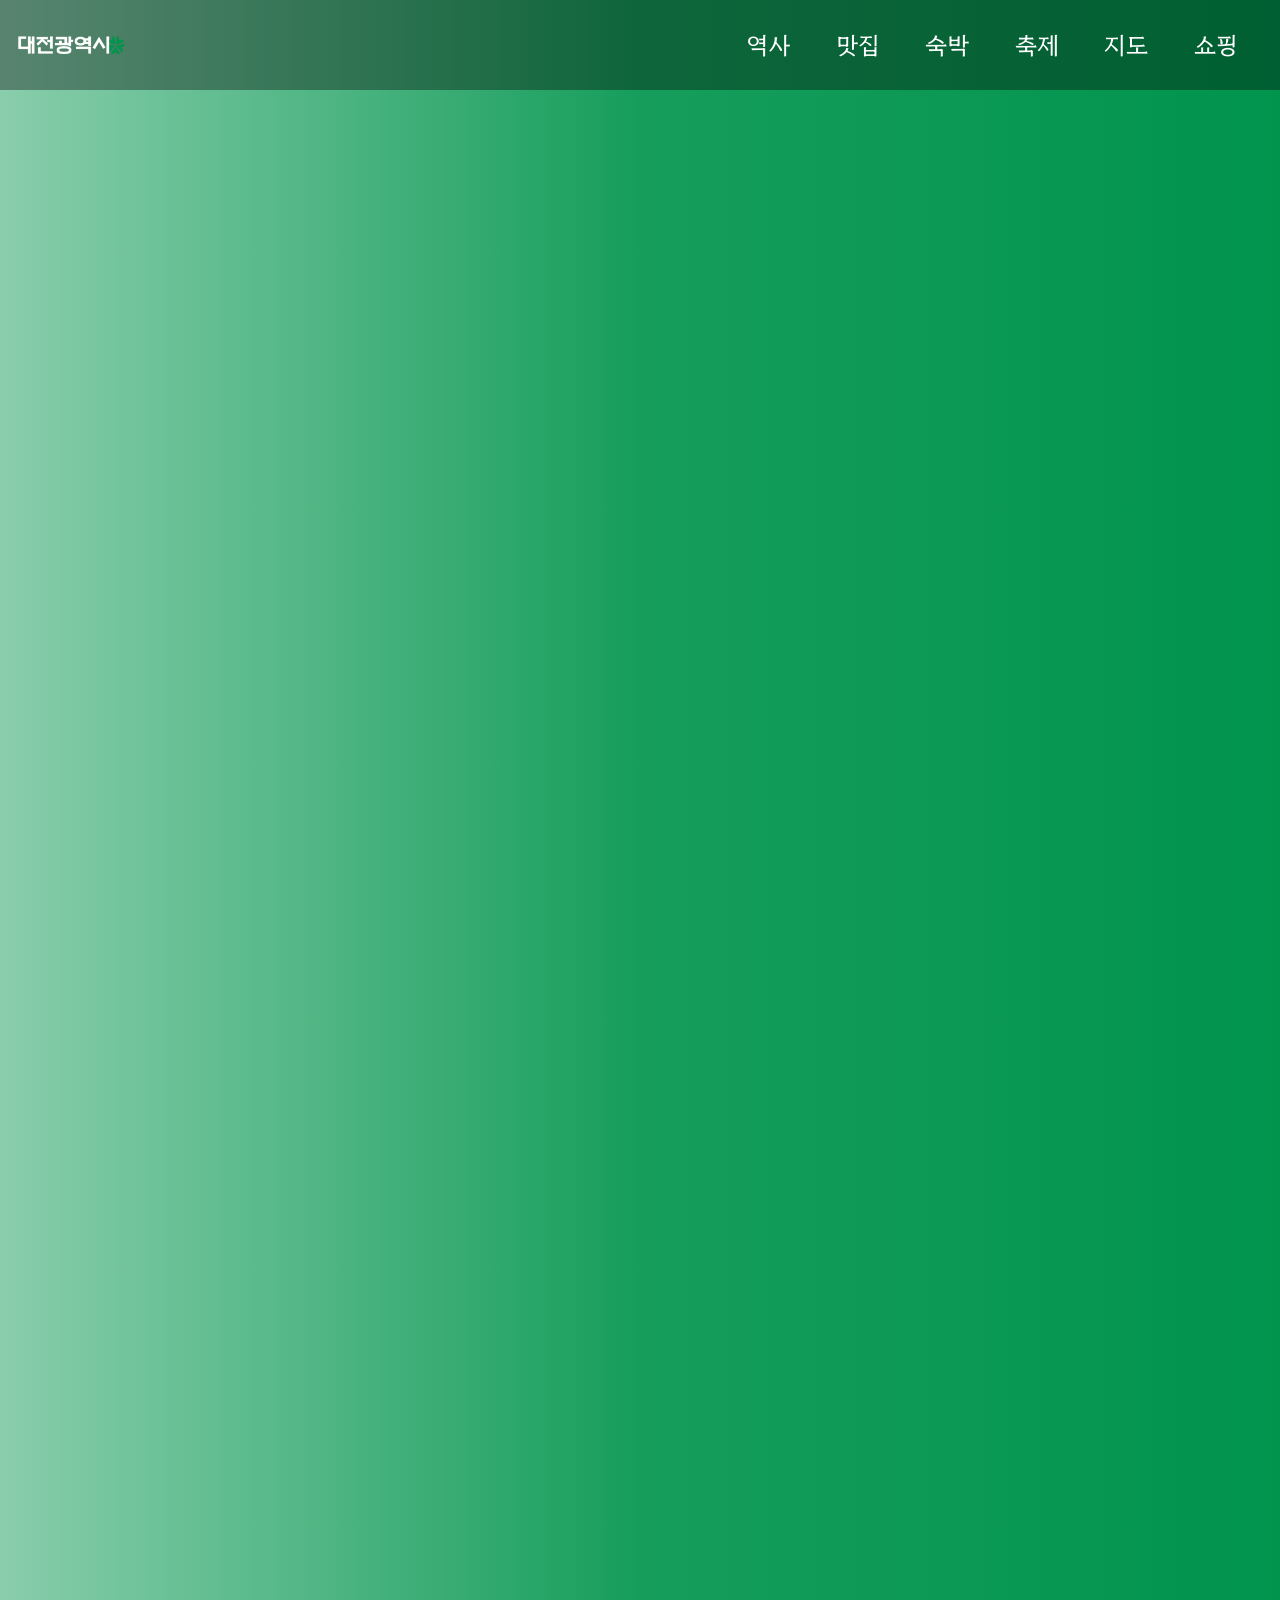
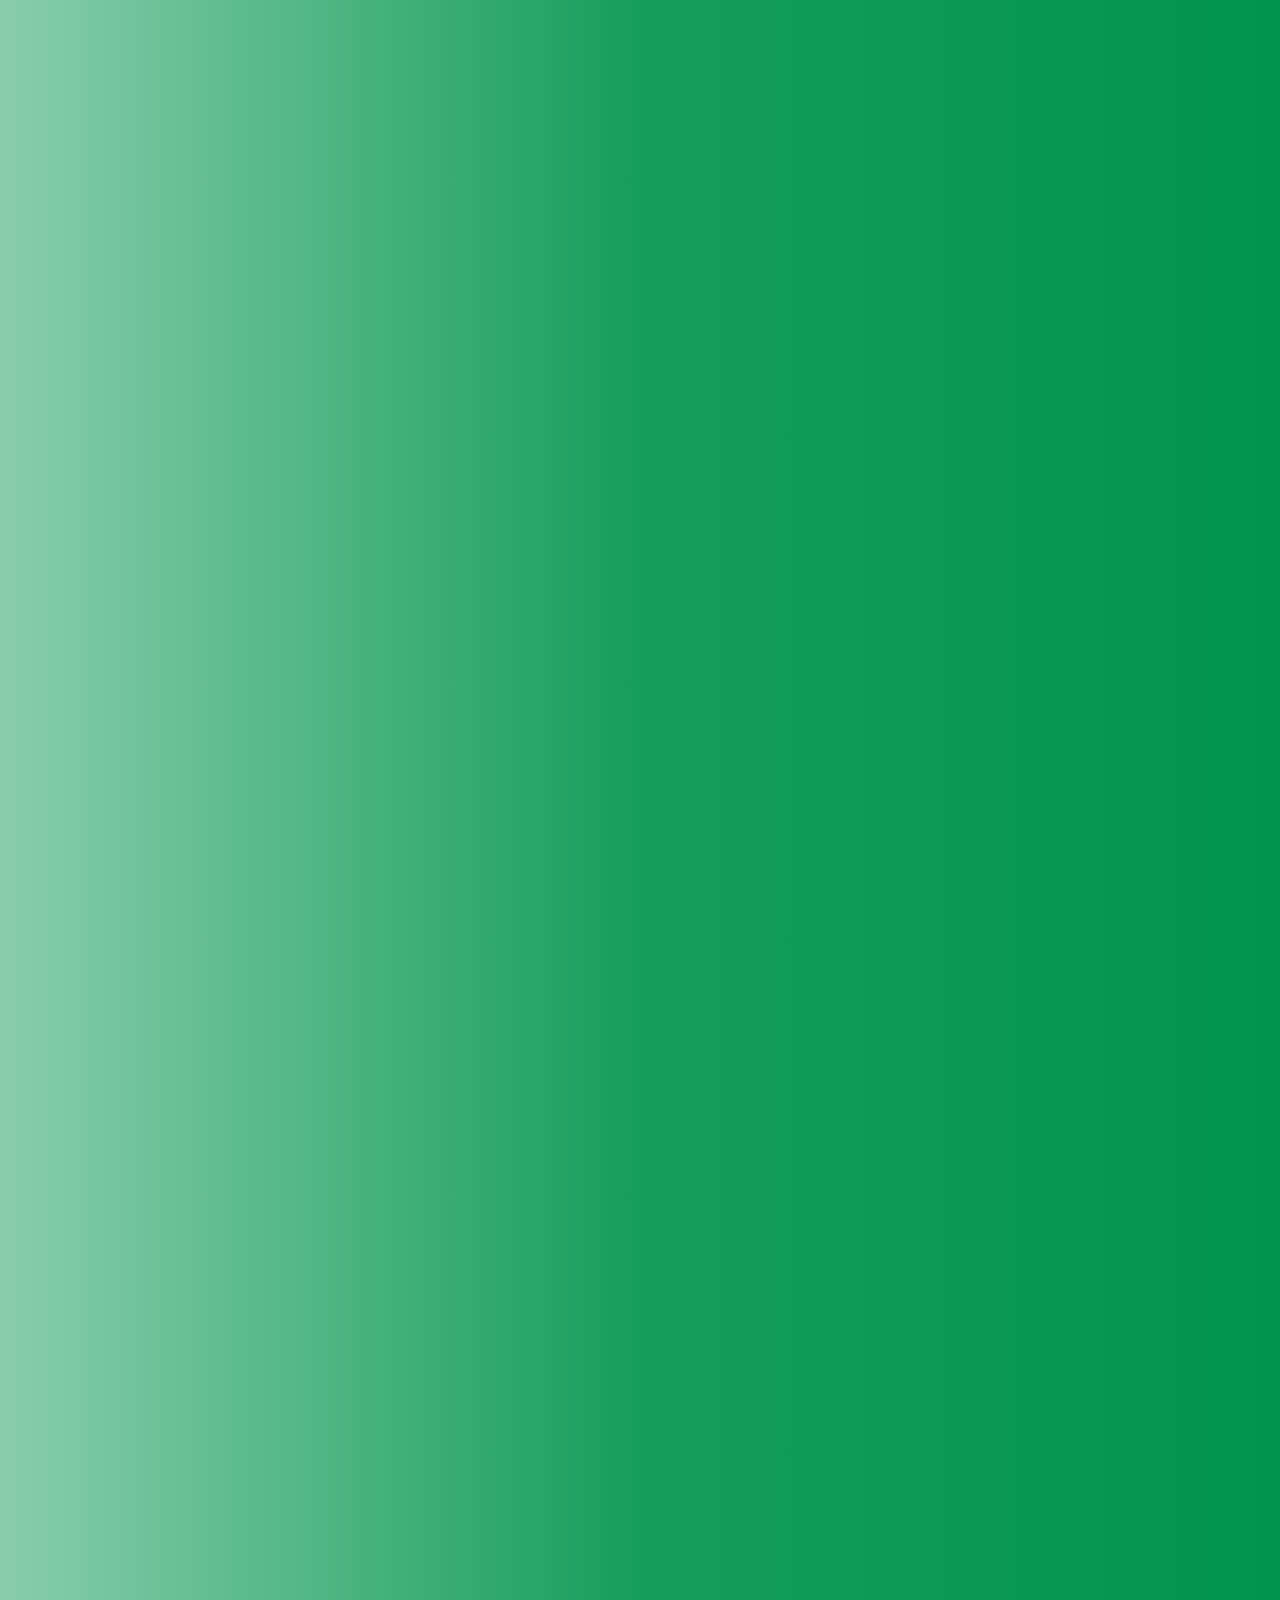
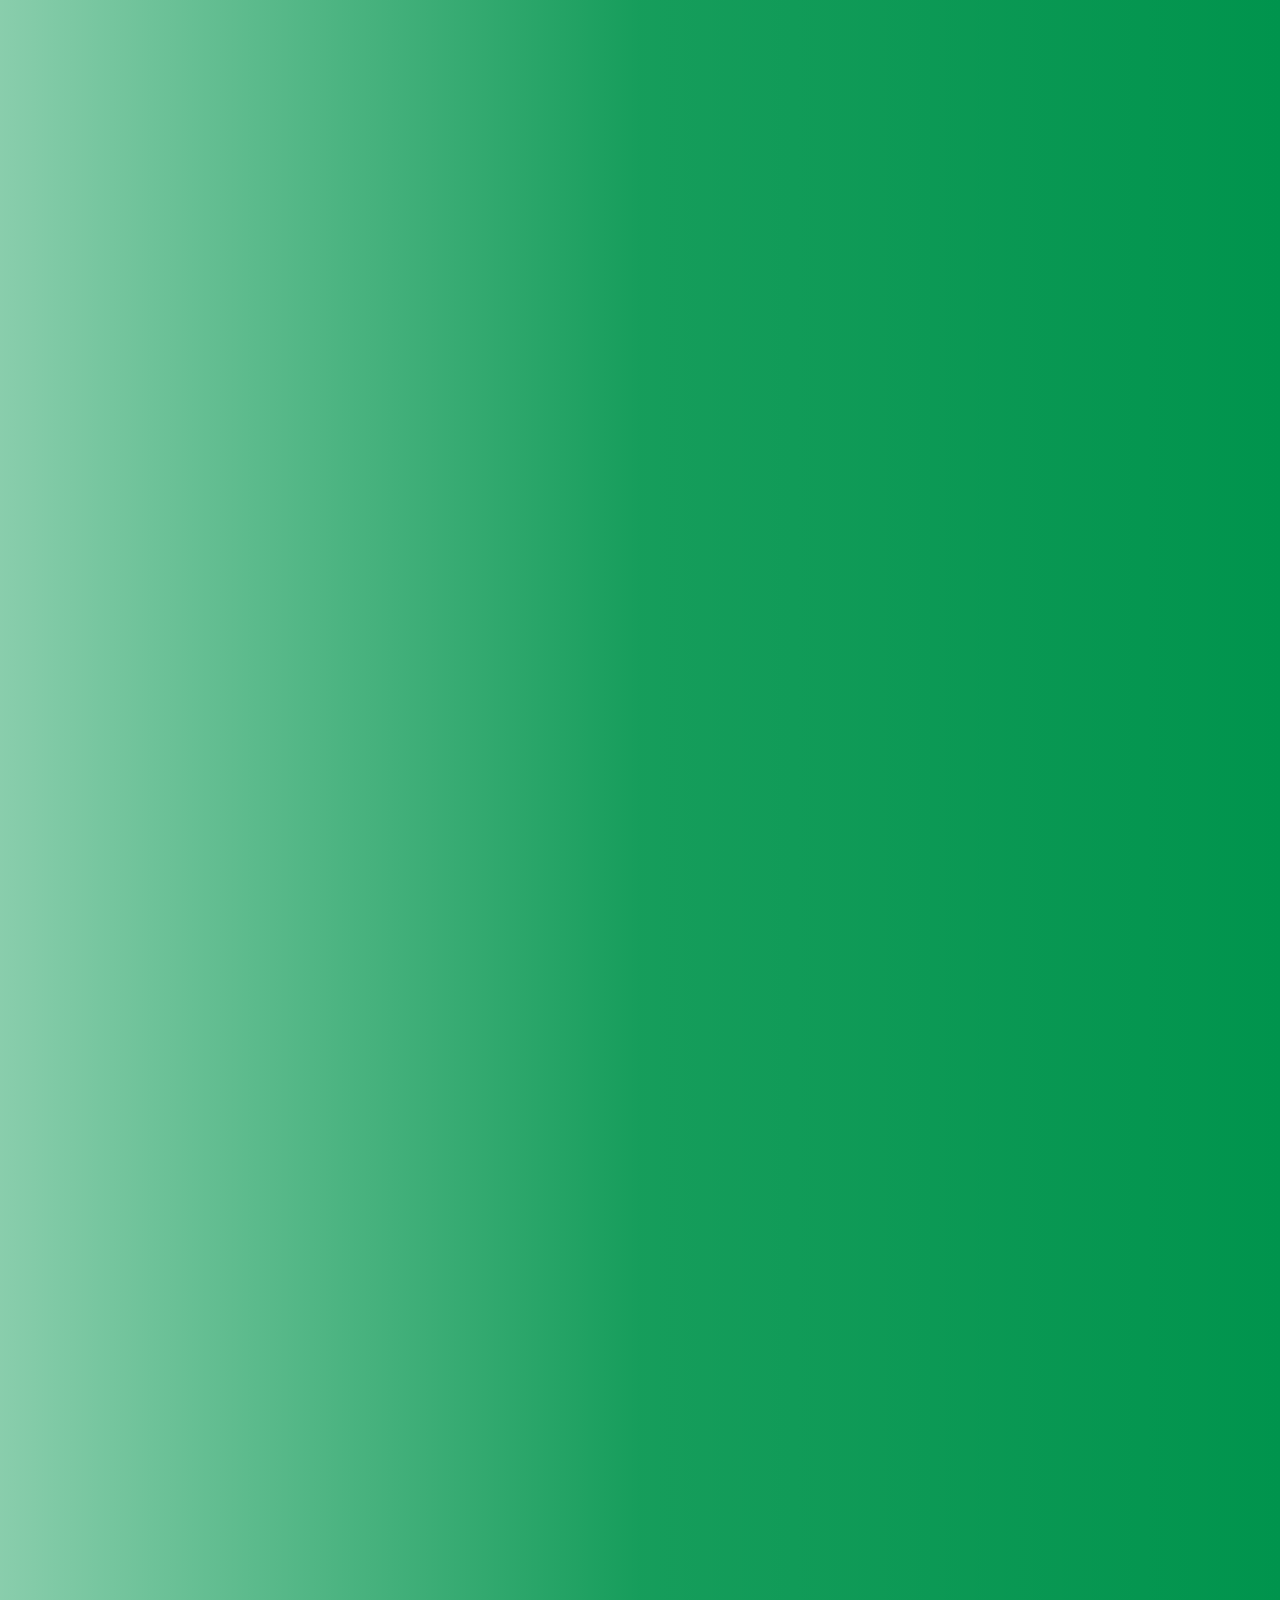
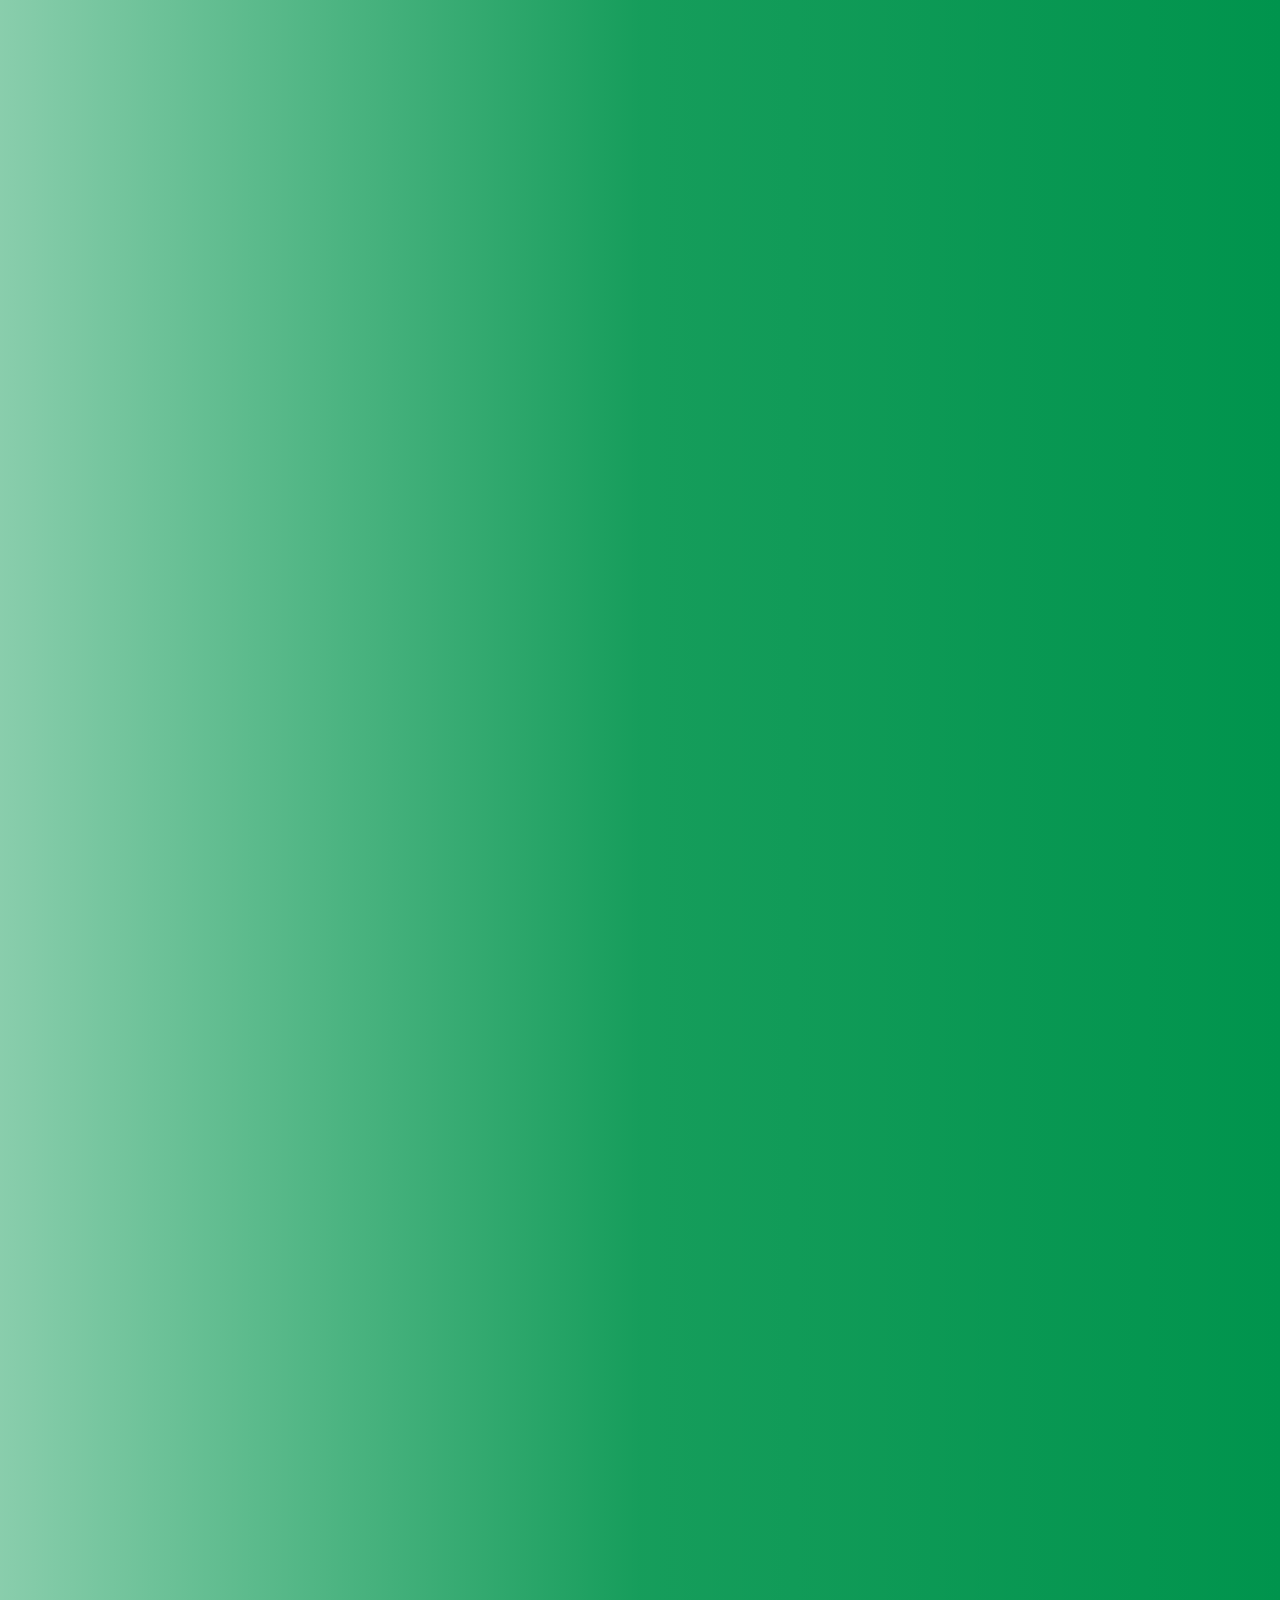
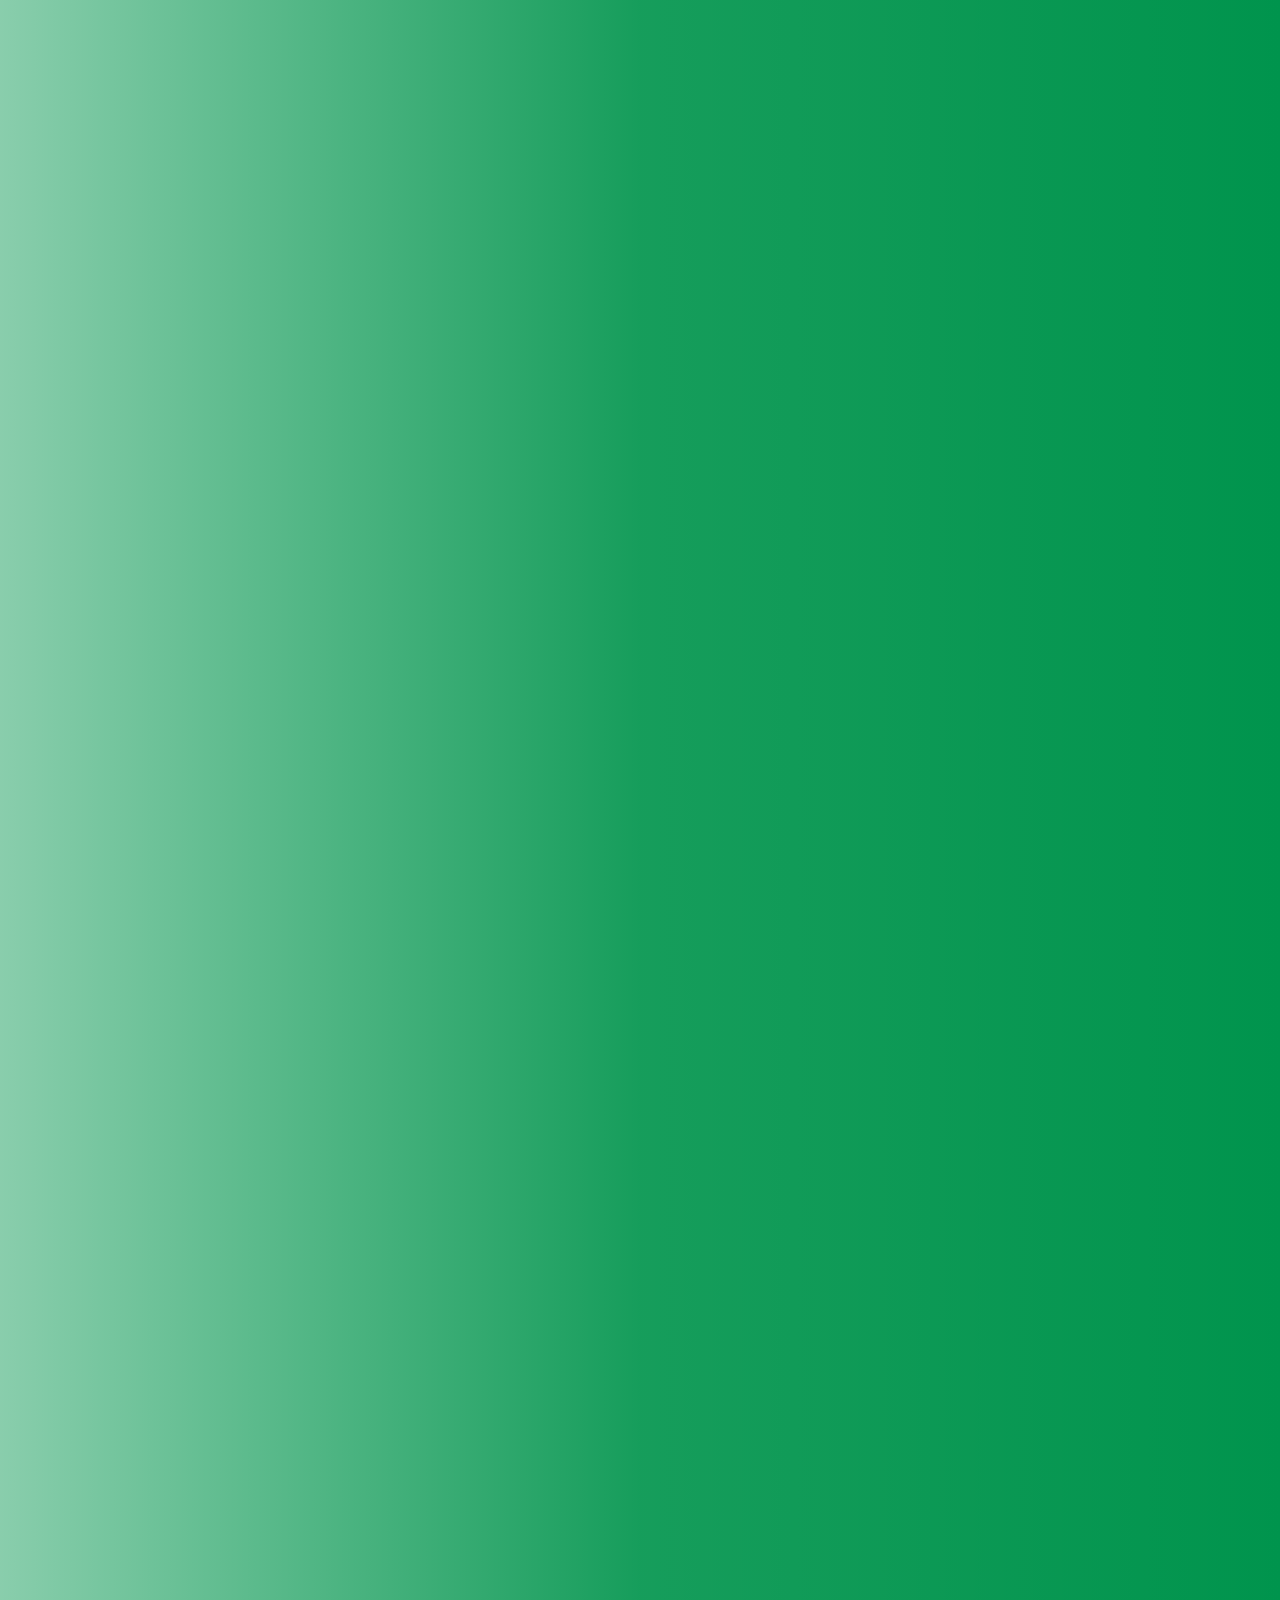
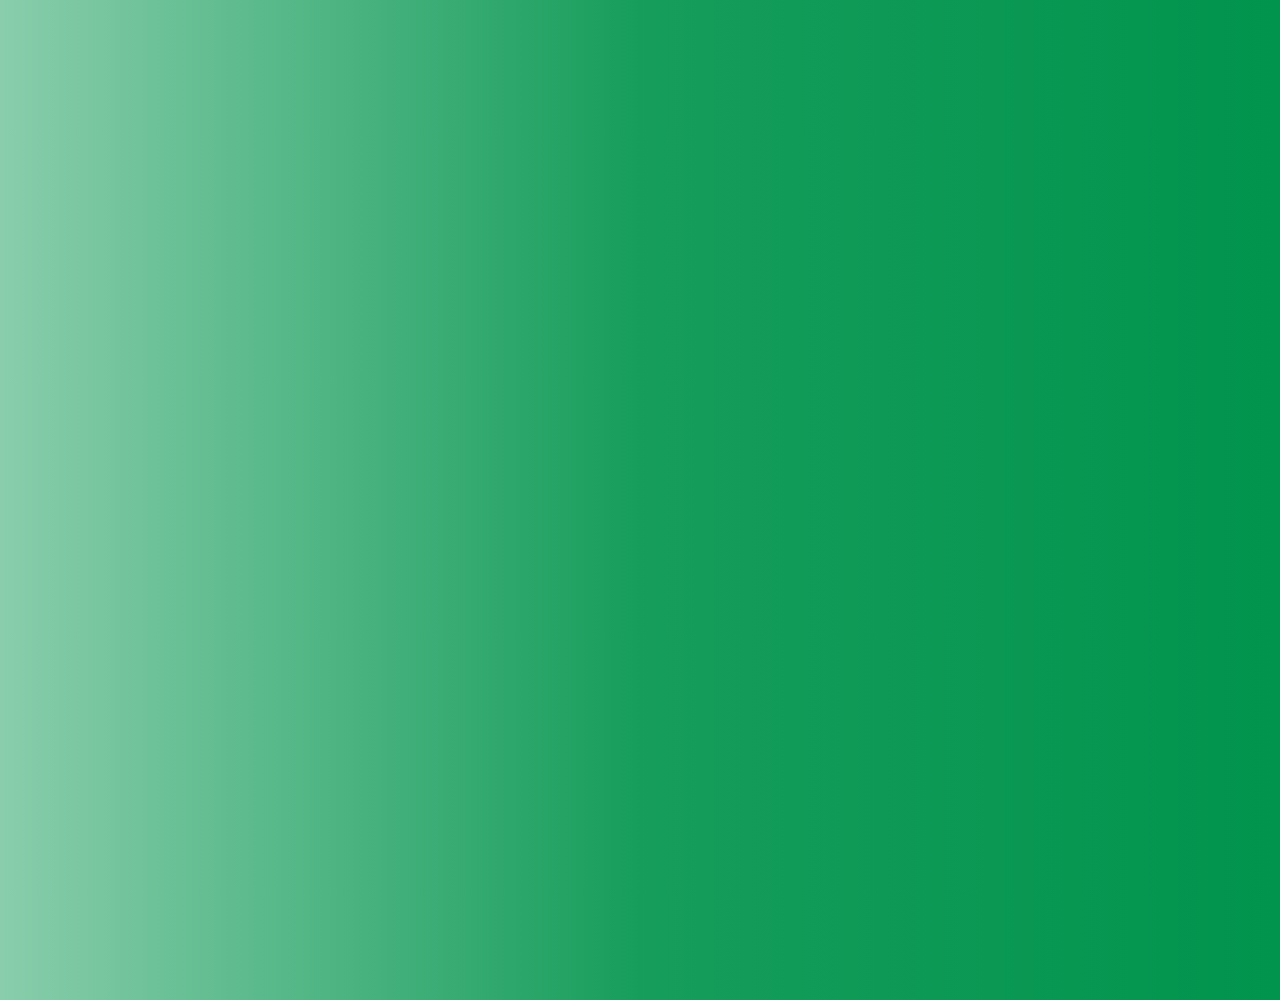
==== html/festival.html @ baafc55e "start" ====
<!DOCTYPE html>
<html lang="en">
<head>
    <meta charset="UTF-8">
    <title>Document</title>
    <link rel="stylesheet" href="../css/festival.css">
</head>
<body>
    <header role="banner">
        <a href="main.html" id="logo">
            <img src="../source/logo.png" alt="대전광역시 로고" class="image">
        </a>
        <a href="main.html" id="name">
            <img src="../source/name.png" alt="대전광역시 이름" class="image">
        </a>
        <a class="text-button" id="history" href="history.html">역사</a>
        <a class="text-button" id="restaurants" href="restaurants.html">맛집</a>
        <a class="text-button" id="tour" href="tour.html">숙박</a>
        <a class="text-button" id="shopping" href="shopping.html">쇼핑</a>
        <a class="text-button" id="map" href="map.html">지도</a>
        <a class="text-button" id="festival" href="festival.html">축제</a>

    </header>
</body>
</html>
---- css/festival.css ----
@import url('https://fonts.googleapis.com/css2?family=Hahmlet:wght@100..900&display=swap');
* {
  margin: 0;
  padding: 0;
  box-sizing: border-box;
}
body header {
    width: 100%;
    height: 90px;
    display: flex;
    align-items: center;
    justify-content: space-between;
    position: relative;
    z-index: 100;
    background-color: rgba(0, 0, 0, 0.356);
}
body header div {
    color: rgb(255, 255, 255);
}
body {
    background: linear-gradient(to left, #00944d, #00944ce9, #00944c76);
    z-index: -1;
    height: 1000vh;
}
#logo img {
    object-fit: contain;
    position: absolute;
    left: 9%;
    top: 50%;
    width: 20%;
    height: 20%;
    transform: translate(-50%, -50%);
}
#name img {
    object-fit: contain;
    position: absolute;
    left: 5%;
    top: 50%;
    width: 20%;
    height: 20%;
    transform: translate(-50%, -50%);
}
.text-button {
    text-decoration: none;
    position: absolute;
    top: 48%;
    transform: translate(-50%, -50%);
    font-size: 1.5rem;
    color: white;
    font-family: 'Hahmlet', serif;
}
#history {
    left: 60%;
}
#restaurants {
    left: 67%;
}
#tour {
    left: 74%;
}
#festival {
    left: 81%;
}
#map {
    left: 88%;
}
#shopping {
    left: 95%;
}
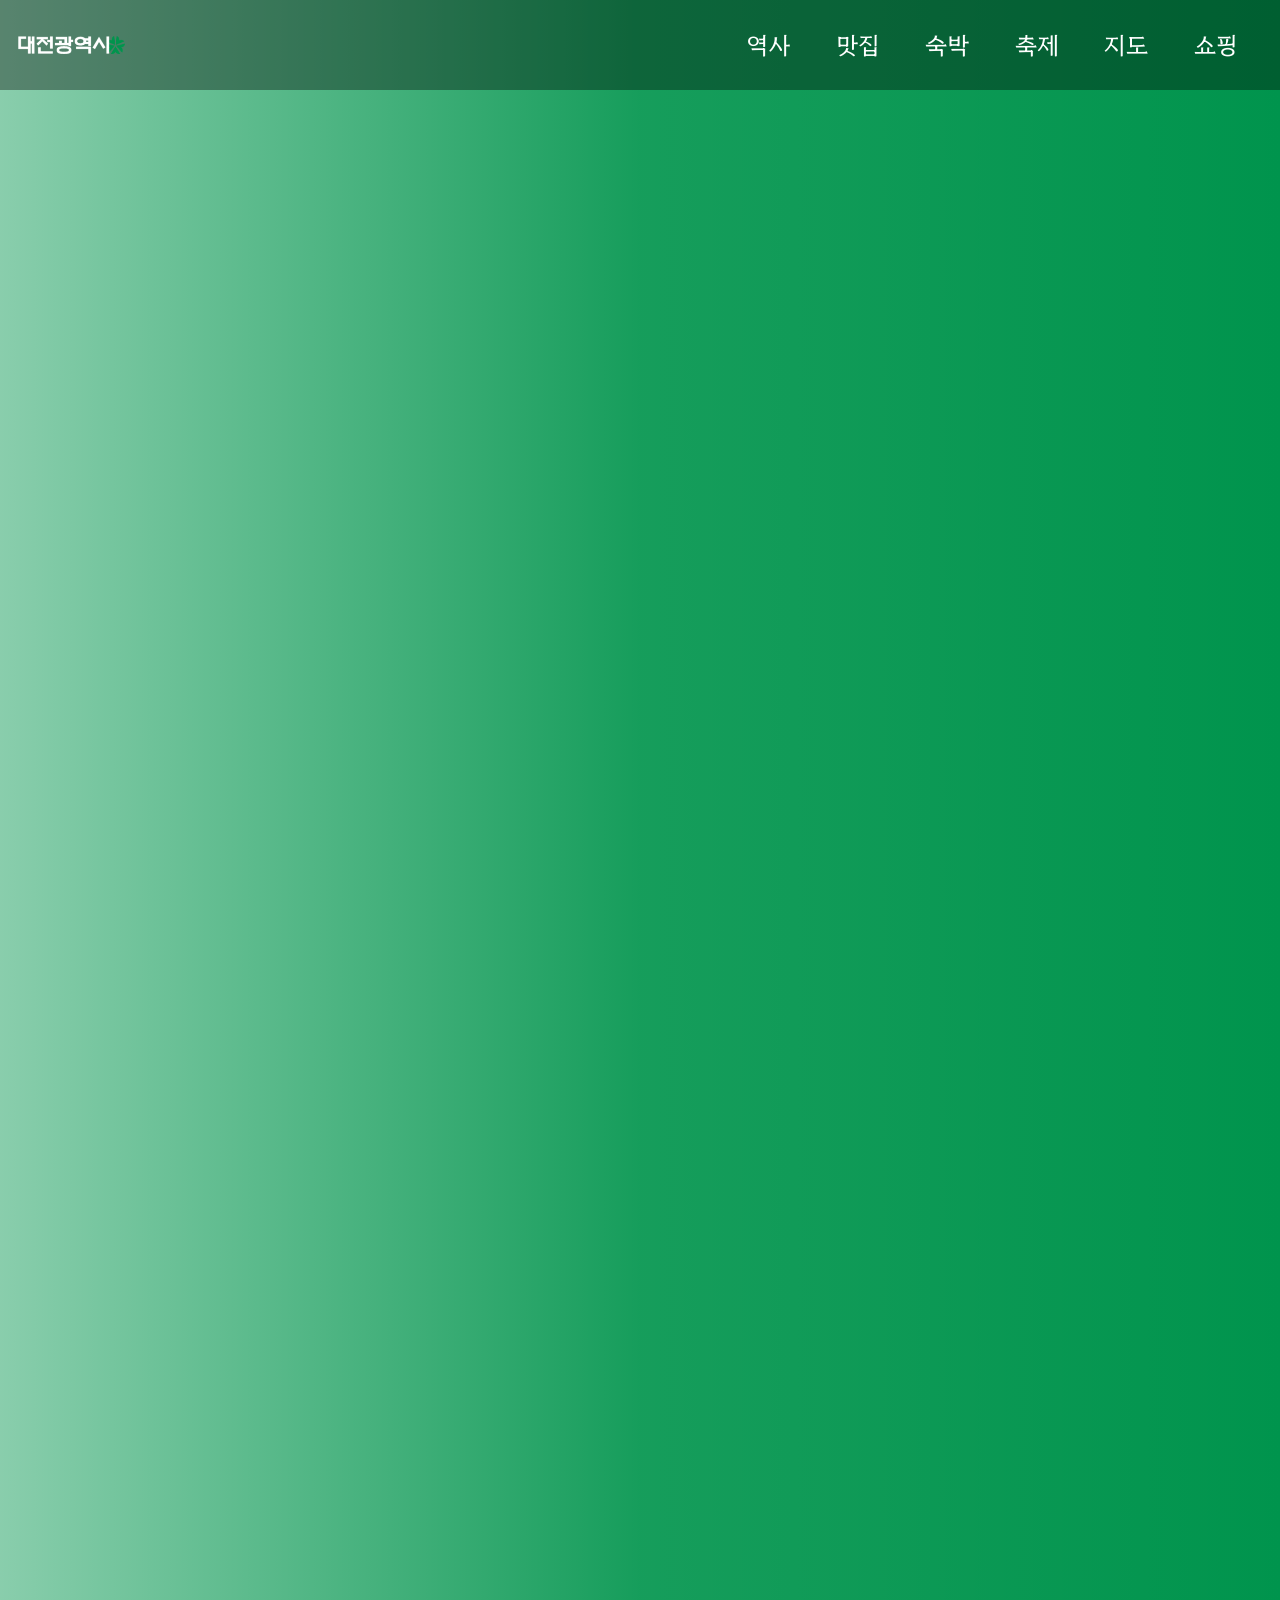
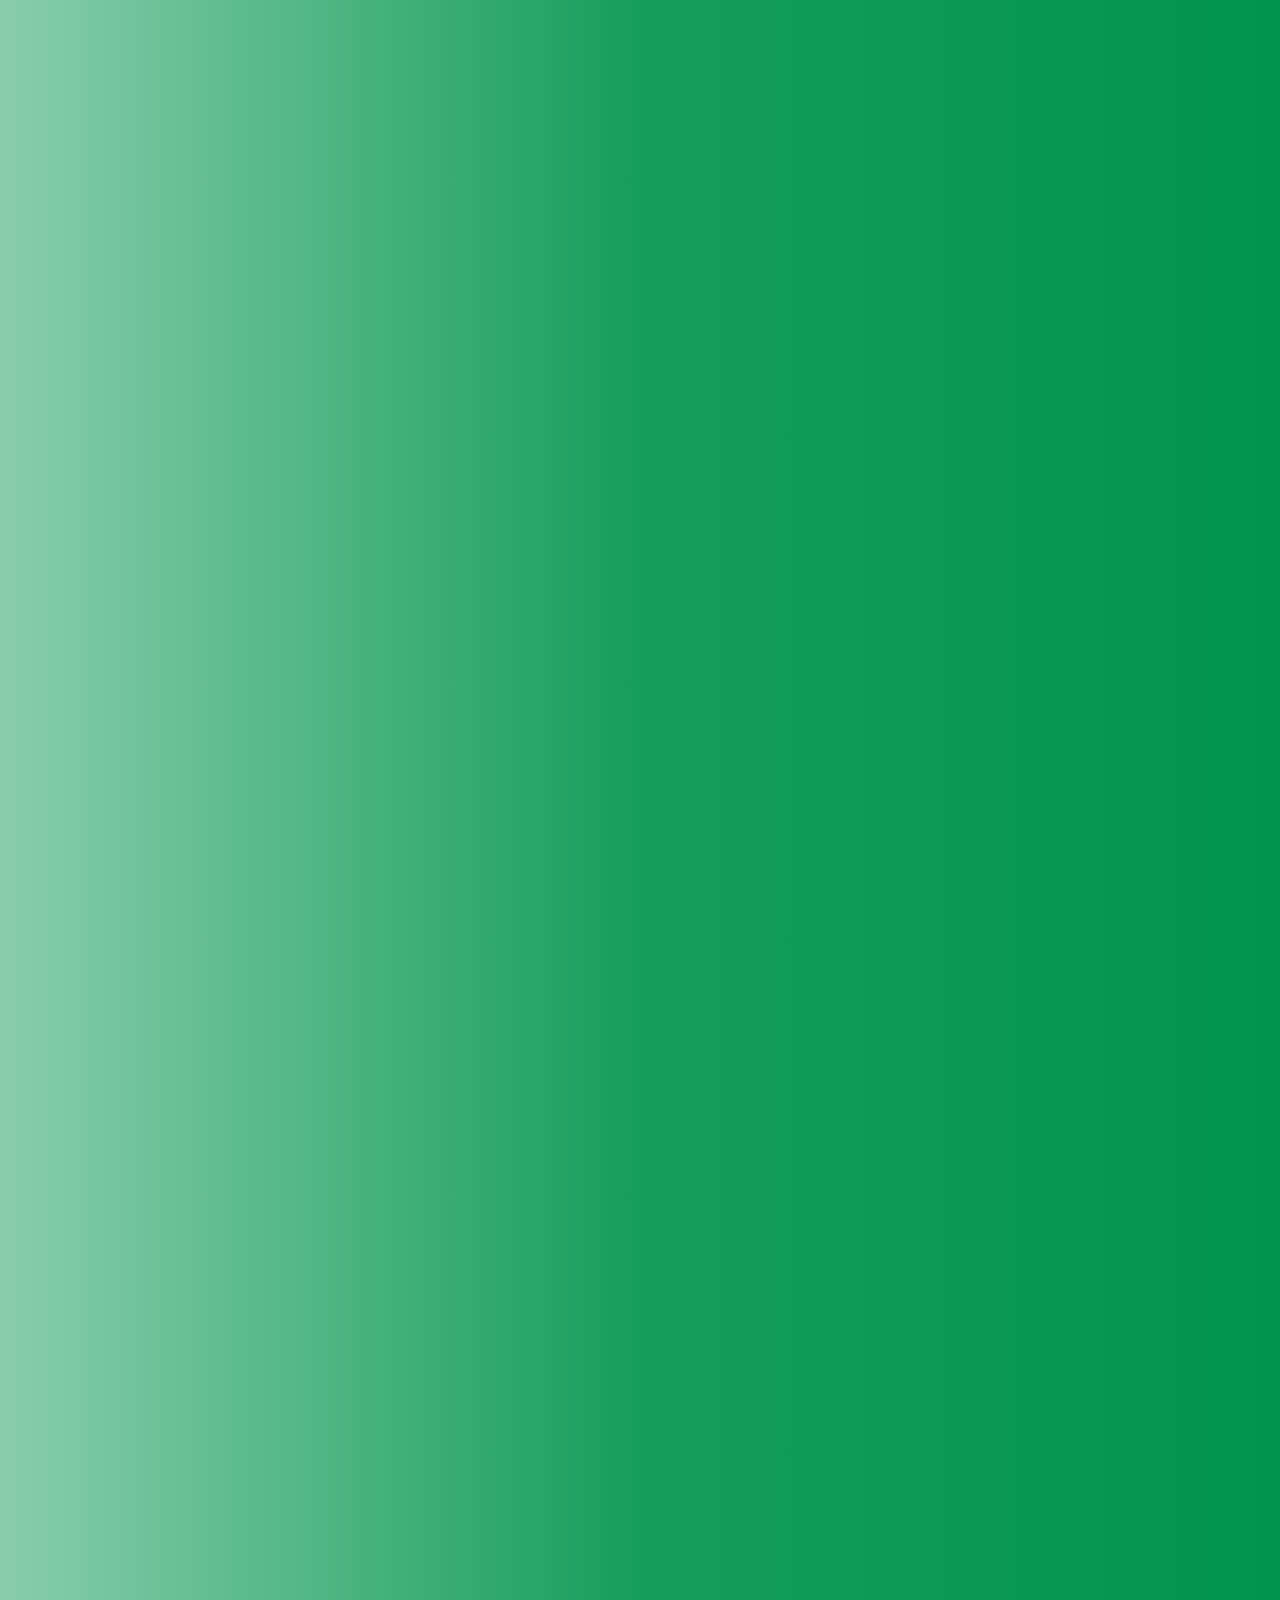
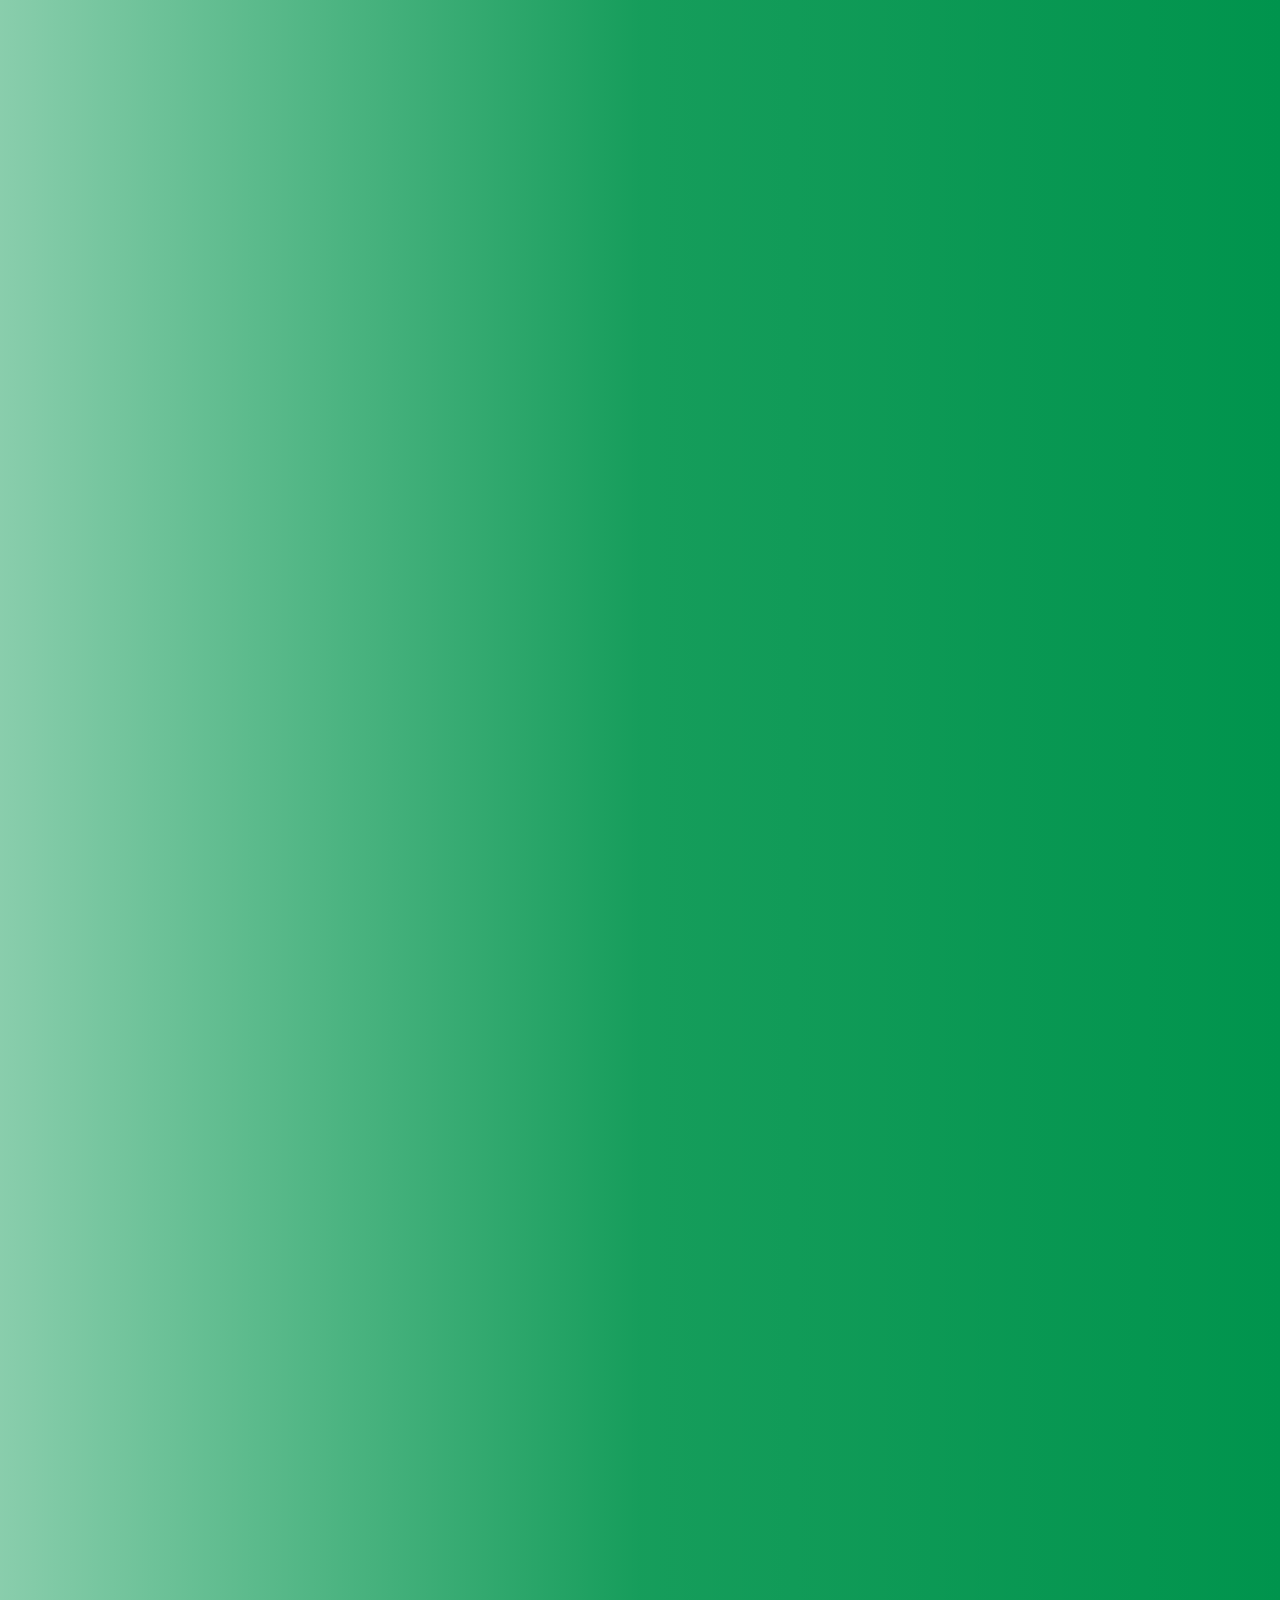
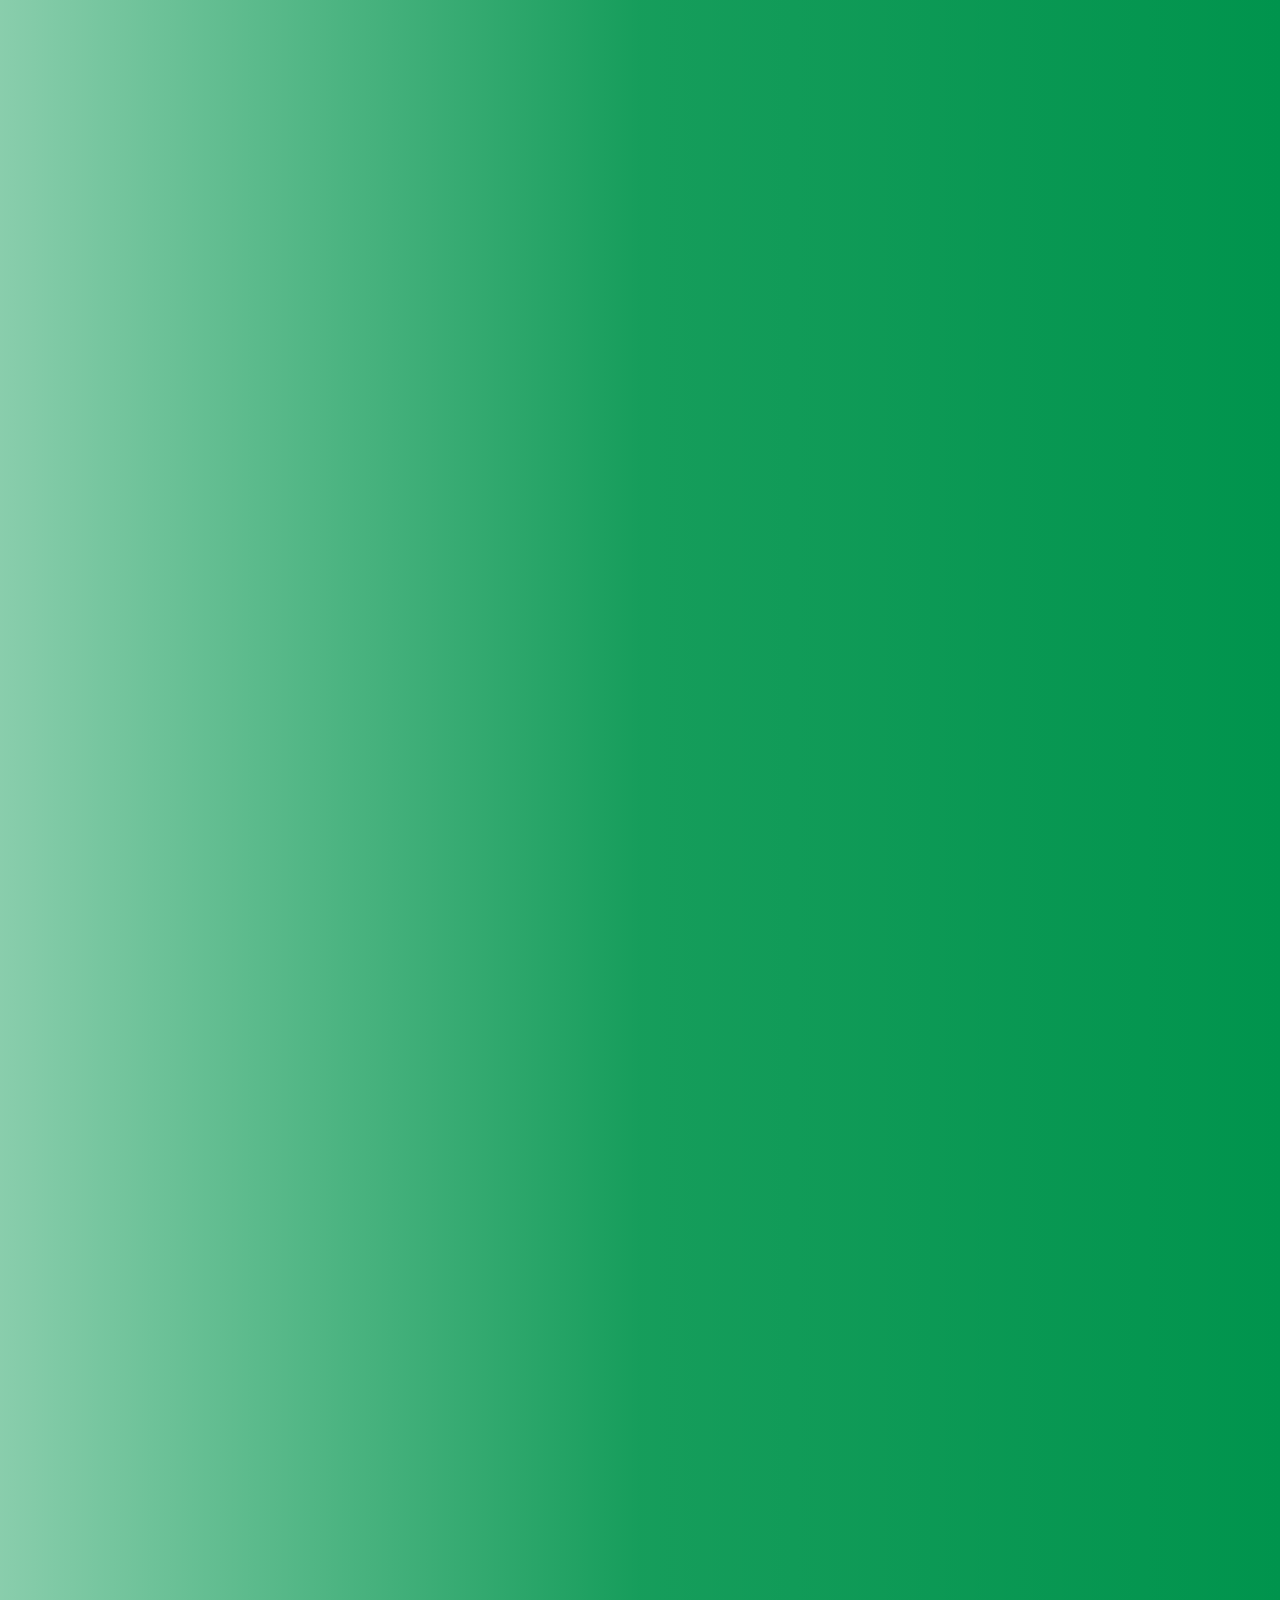
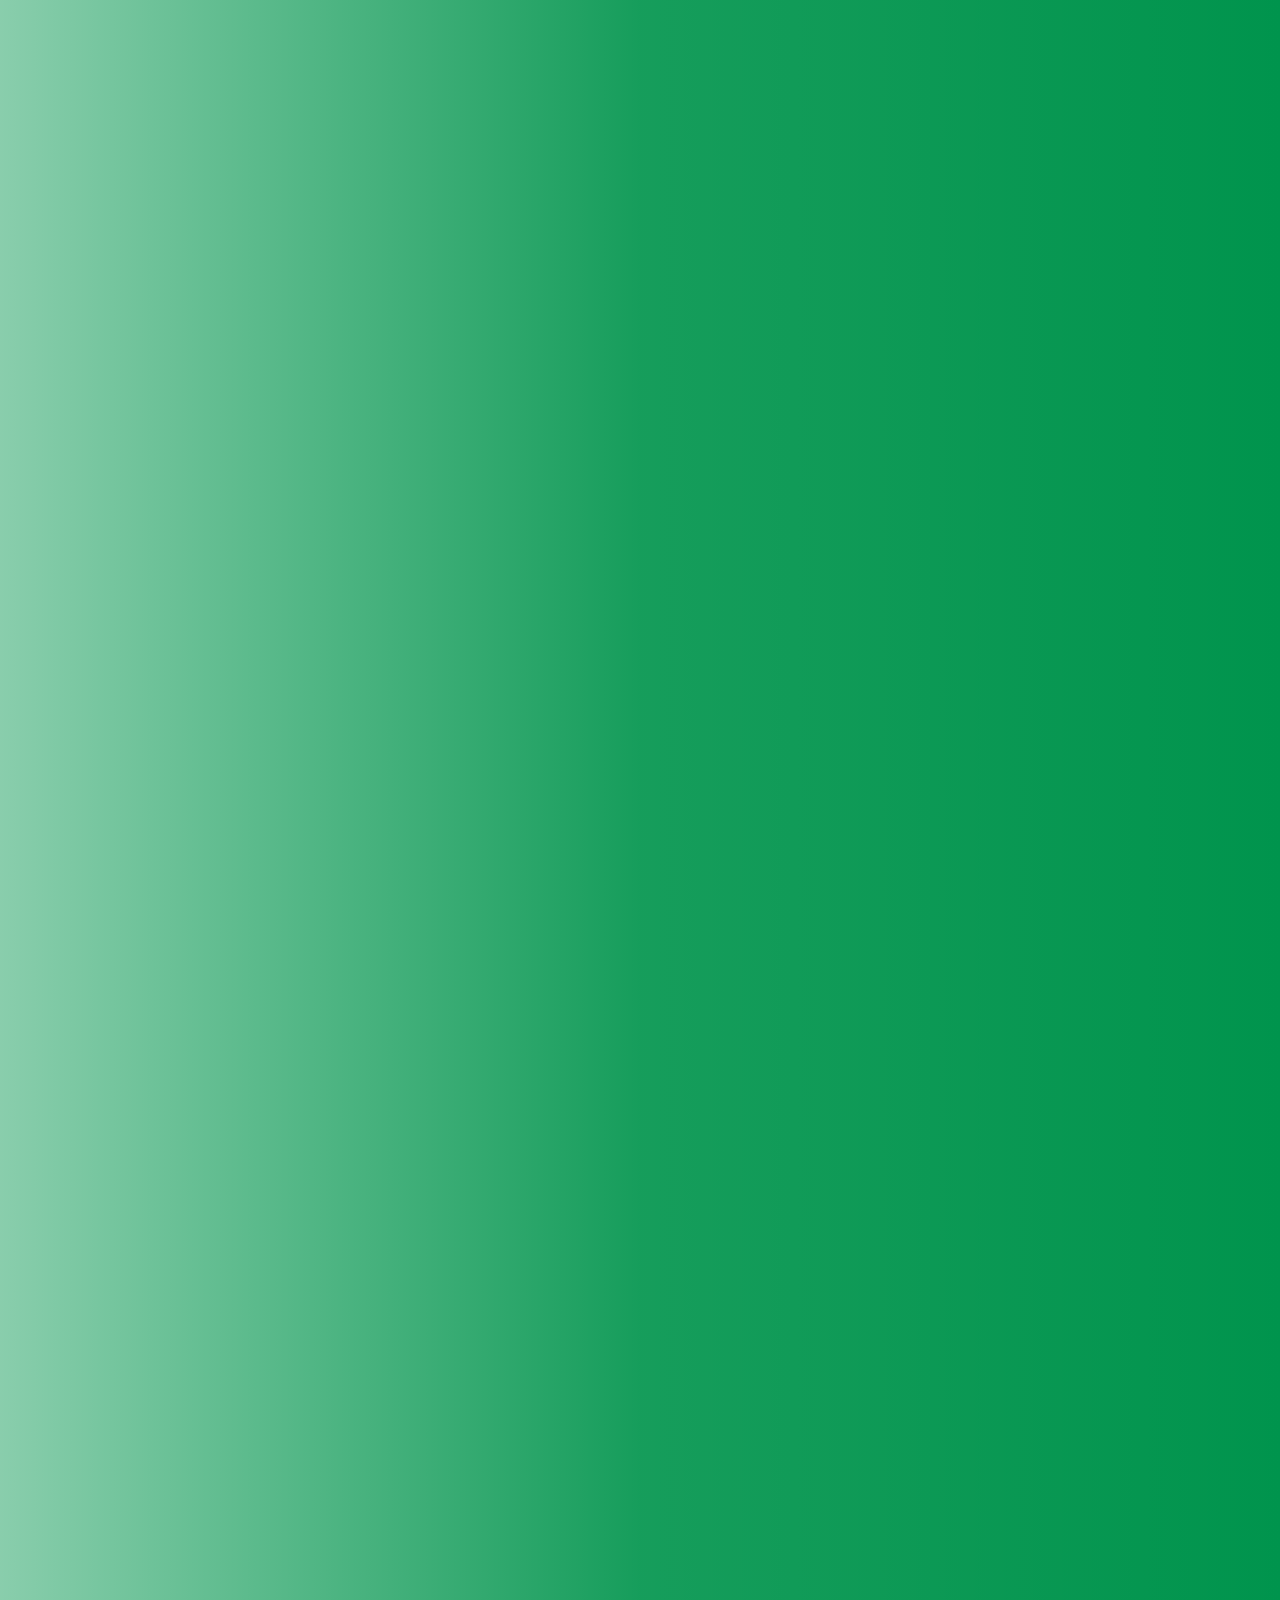
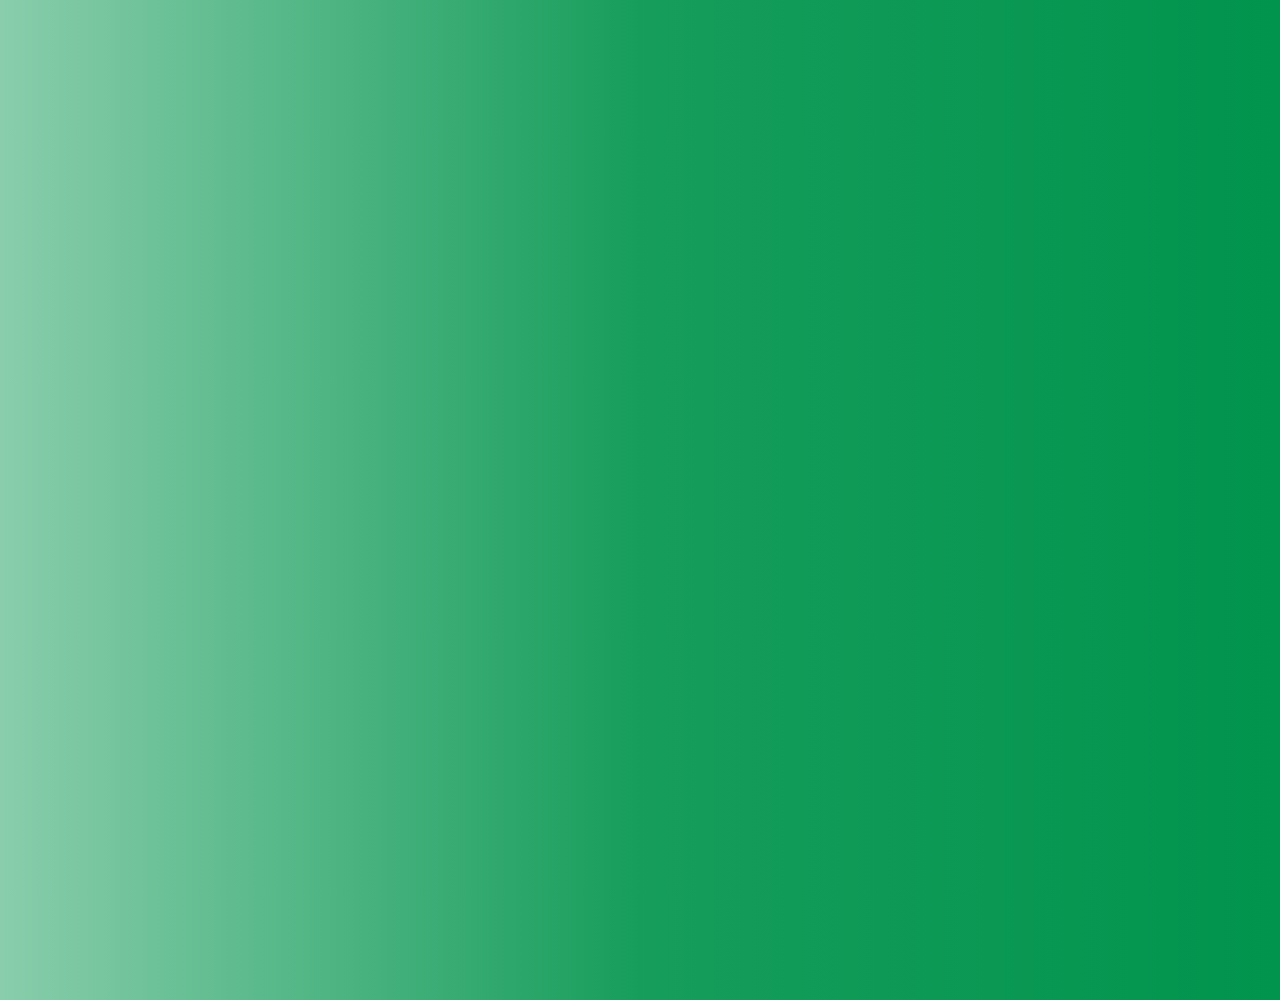
==== commit d4ac706d: "second" ====
--- a/html/festival.html
+++ b/html/festival.html
@@ -19,7 +19,6 @@
         <a class="text-button" id="shopping" href="shopping.html">쇼핑</a>
         <a class="text-button" id="map" href="map.html">지도</a>
         <a class="text-button" id="festival" href="festival.html">축제</a>
-
     </header>
 </body>
 </html>
--- a/css/festival.css
+++ b/css/festival.css
@@ -10,7 +10,9 @@
     display: flex;
     align-items: center;
     justify-content: space-between;
-    position: relative;
+    position: fixed;
+    top: 0;
+    left: 0;
     z-index: 100;
     background-color: rgba(0, 0, 0, 0.356);
 }
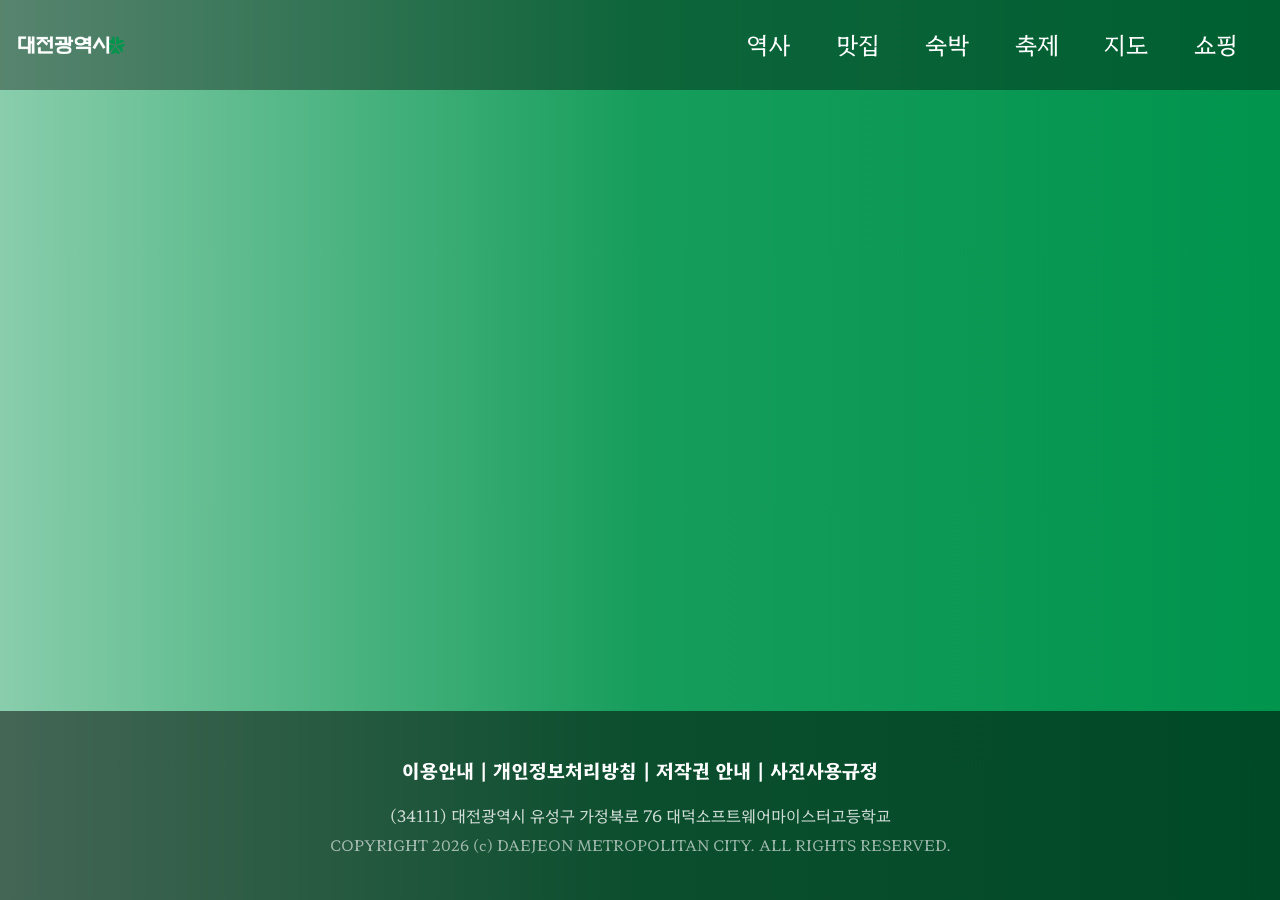
==== commit 57587848: "history page update" ====
--- a/html/festival.html
+++ b/html/festival.html
@@ -20,5 +20,10 @@
         <a class="text-button" id="map" href="map.html">지도</a>
         <a class="text-button" id="festival" href="festival.html">축제</a>
     </header>
+    <footer class="footer">
+        <div class="footer_links">이용안내 | 개인정보처리방침 | 저작권 안내 | 사진사용규정</div>
+        <div class="footer_info">(34111) 대전광역시 유성구 가정북로 76 대덕소프트웨어마이스터고등학교</div>
+        <div class="footer_copy">COPYRIGHT 2026 (c) DAEJEON METROPOLITAN CITY. ALL RIGHTS RESERVED.</div>
+    </footer>
 </body>
 </html>
--- a/css/festival.css
+++ b/css/festival.css
@@ -22,7 +22,9 @@
 body {
     background: linear-gradient(to left, #00944d, #00944ce9, #00944c76);
     z-index: -1;
-    height: 1000vh;
+    min-height: 100vh;
+    display: flex;
+    flex-direction: column;
 }
 #logo img {
     object-fit: contain;
@@ -69,3 +71,29 @@
 #shopping {
     left: 95%;
 }
+
+.footer {
+    position: relative;
+    z-index: 50;
+    margin-top: auto;
+    background-color: rgba(0, 0, 0, 0.5);
+    text-align: center;
+    color: white;
+    font-family: 'Hahmlet', serif;
+    font-size: 1.2rem;
+    line-height: 2;
+    padding: 40px 0 40px 0;
+}
+.footer_links {
+    font-weight: bold;
+    margin-bottom: 10px;
+    color: white;
+}
+.footer_info {
+    font-size: 1rem;
+    color: rgba(255, 255, 255, 0.8);
+}
+.footer_copy {
+    font-size: 0.9rem;
+    color: rgba(255, 255, 255, 0.6);
+}
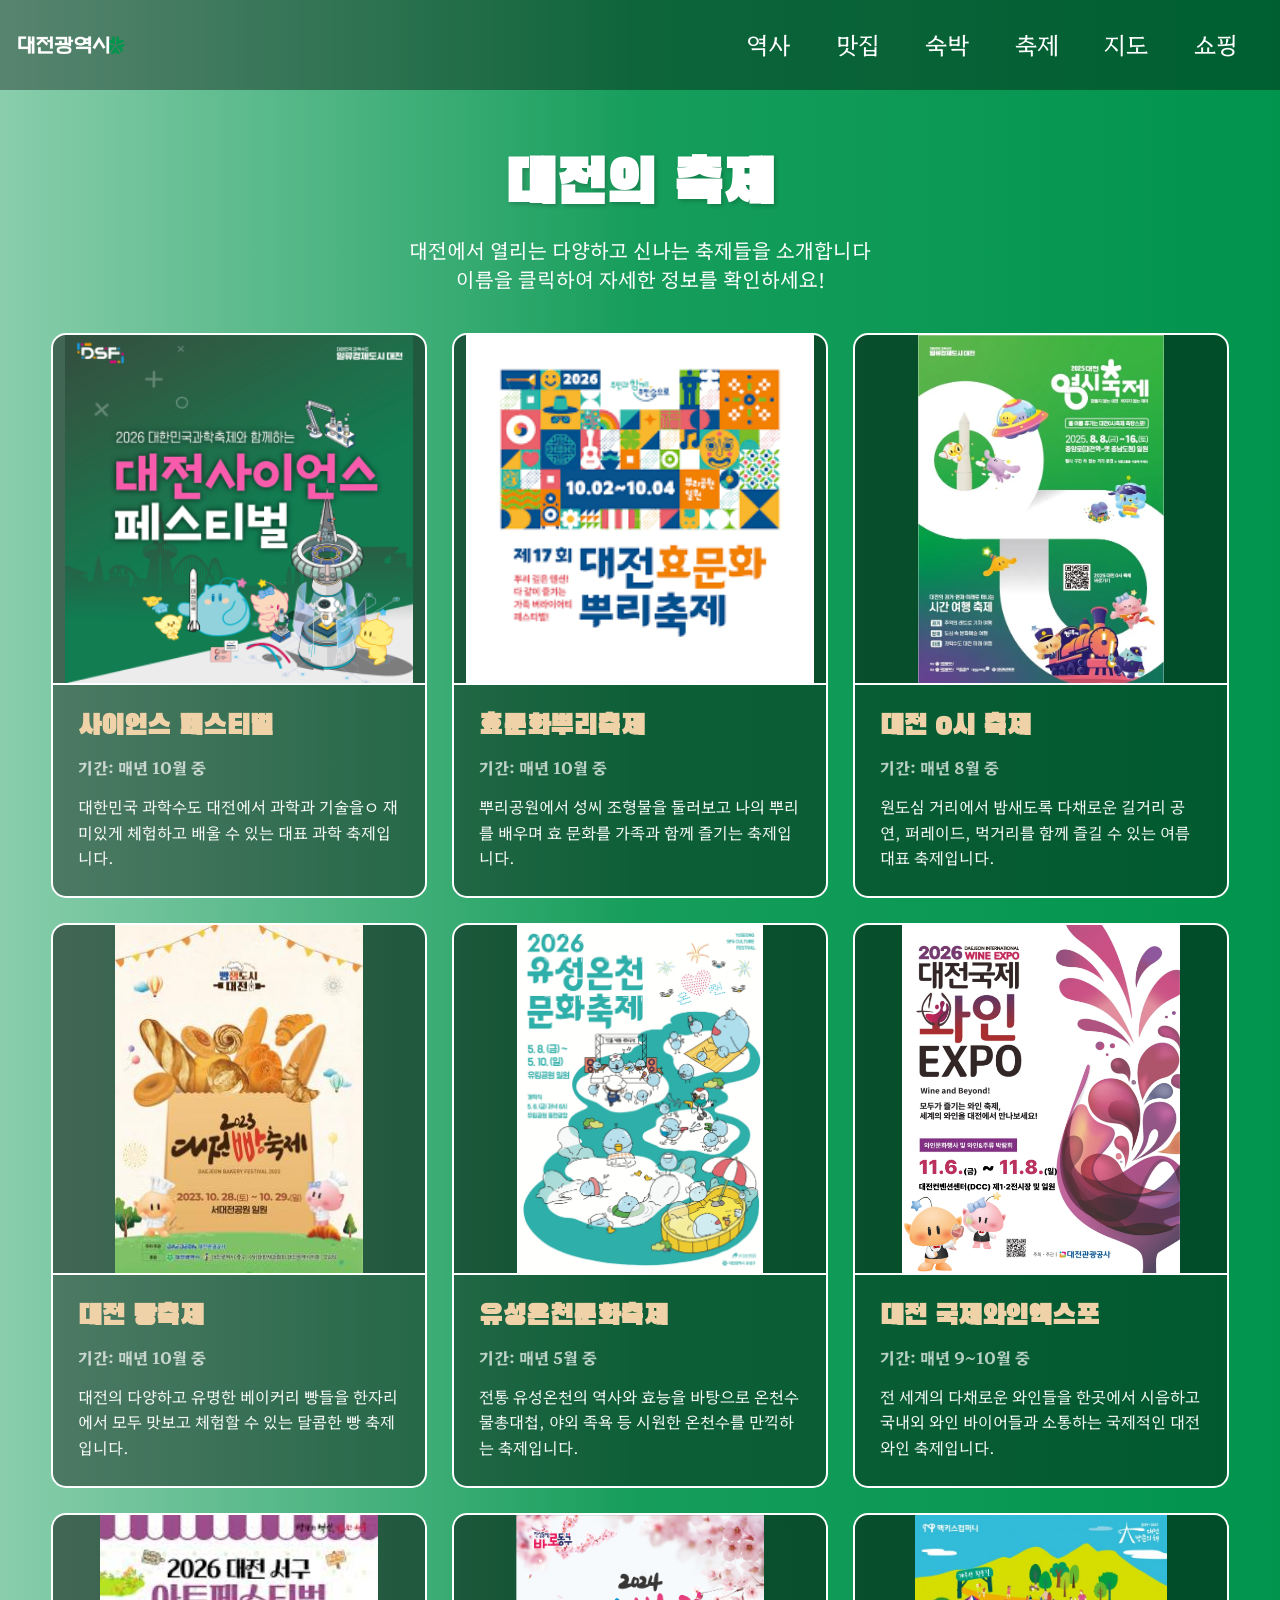
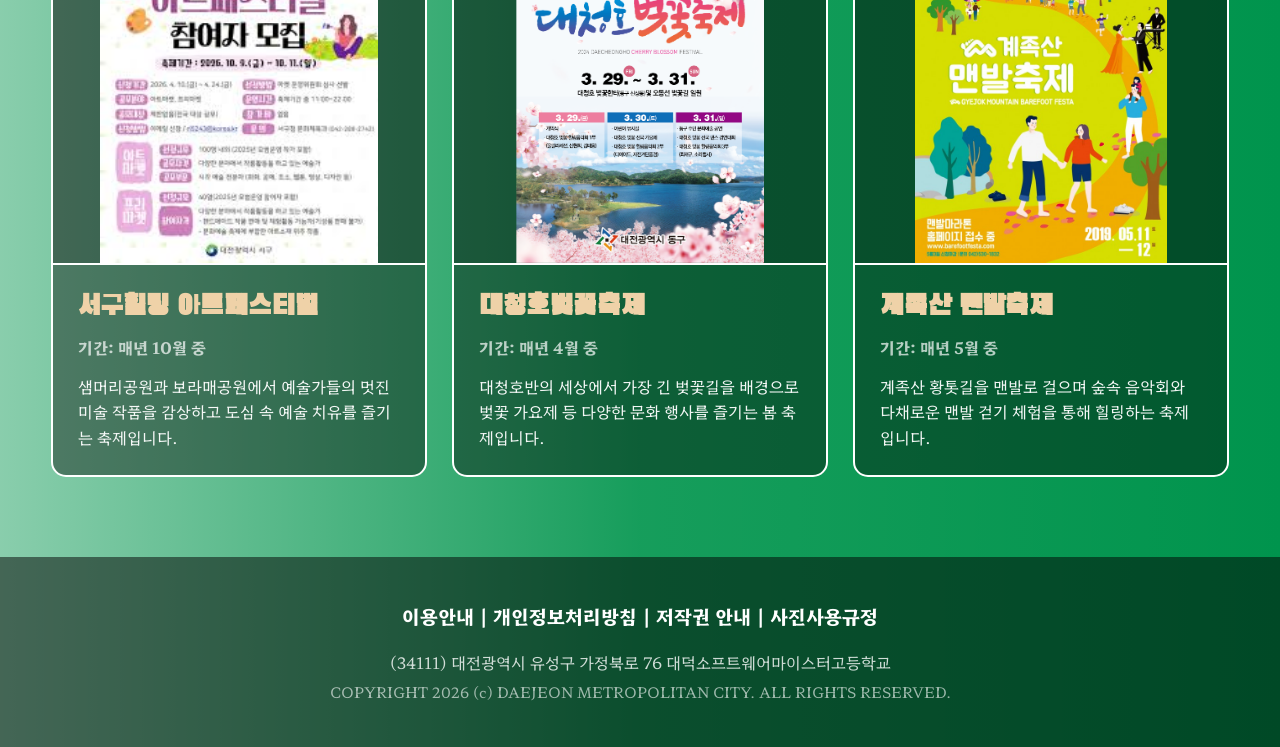
==== commit 03eeee7d: "feat::축제페이지추가" ====
--- a/html/festival.html
+++ b/html/festival.html
@@ -1,29 +1,127 @@
-<!DOCTYPE html>
-<html lang="en">
-<head>
-    <meta charset="UTF-8">
-    <title>Document</title>
-    <link rel="stylesheet" href="../css/festival.css">
-</head>
-<body>
-    <header role="banner">
-        <a href="main.html" id="logo">
-            <img src="../source/logo.png" alt="대전광역시 로고" class="image">
-        </a>
-        <a href="main.html" id="name">
-            <img src="../source/name.png" alt="대전광역시 이름" class="image">
-        </a>
-        <a class="text-button" id="history" href="history.html">역사</a>
-        <a class="text-button" id="restaurants" href="restaurants.html">맛집</a>
-        <a class="text-button" id="tour" href="tour.html">숙박</a>
-        <a class="text-button" id="shopping" href="shopping.html">쇼핑</a>
-        <a class="text-button" id="map" href="map.html">지도</a>
-        <a class="text-button" id="festival" href="festival.html">축제</a>
-    </header>
-    <footer class="footer">
-        <div class="footer_links">이용안내 | 개인정보처리방침 | 저작권 안내 | 사진사용규정</div>
-        <div class="footer_info">(34111) 대전광역시 유성구 가정북로 76 대덕소프트웨어마이스터고등학교</div>
-        <div class="footer_copy">COPYRIGHT 2026 (c) DAEJEON METROPOLITAN CITY. ALL RIGHTS RESERVED.</div>
-    </footer>
-</body>
+<!DOCTYPE html>
+<html lang="ko">
+<head>
+    <meta charset="UTF-8">
+    <title>대전광역시 - 축제</title>
+    <link rel="stylesheet" href="../css/festival.css">
+</head>
+<body>
+    <header role="banner">
+        <a href="main.html" id="logo">
+            <img src="../source/logo.png" alt="대전광역시 로고" class="image">
+        </a>
+        <a href="main.html" id="name">
+            <img src="../source/name.png" alt="대전광역시 이름" class="image">
+        </a>
+        <a class="text-button" id="history" href="history.html">역사</a>
+        <a class="text-button" id="restaurants" href="restaurants.html">맛집</a>
+        <a class="text-button" id="tour" href="tour.html">숙박</a>
+        <a class="text-button" id="shopping" href="shopping.html">쇼핑</a>
+        <a class="text-button" id="map" href="map.html">지도</a>
+        <a class="text-button" id="festival" href="festival.html">축제</a>
+    </header>
+
+    <main class="festival_container">
+        <h1 class="festival_title">대전의 축제</h1>
+        <p class="festival_subtitle">대전에서 열리는 다양하고 신나는 축제들을 소개합니다<br>이름을 클릭하여 자세한 정보를 확인하세요!</p>
+
+        <div class="festival_grid">
+            <!-- 1. 사이언스 페스티벌 -->
+            <div class="festival_card">
+                <img src="../source/대전사이언스페스티벌.png" alt="사이언스 페스티벌" class="card_img">
+                <div class="card_body">
+                    <h3 class="card_title" href="https://대전사이언스페스티벌.com/">사이언스 페스티벌</h3>
+                    <p class="card_date">기간: 매년 10월 중</p>
+                    <p class="card_desc">대한민국 과학수도 대전에서 과학과 기술을ㅇ 재미있게 체험하고 배울 수 있는 대표 과학 축제입니다.</p>
+                </div>
+            </div>
+
+            <!-- 2. 효문화뿌리축제 -->
+            <div class="festival_card">
+                <img src="../source/대전효문화뿌리축제.png" alt="효문화뿌리축제" class="card_img">
+                <div class="card_body">
+                    <h3 class="card_title" href="https://www.djjunggu.go.kr/hyo-ppuri/index.do">효문화뿌리축제</h3>
+                    <p class="card_date">기간: 매년 10월 중</p>
+                    <p class="card_desc">뿌리공원에서 성씨 조형물을 둘러보고 나의 뿌리를 배우며 효 문화를 가족과 함께 즐기는 축제입니다.</p>
+                </div>
+            </div>
+
+            <!-- 3. 대전 0시 축제 -->
+            <div class="festival_card">
+                <img src="../source/영시축제.png" alt="대전 0시 축제" class="card_img">
+                <div class="card_body">
+                    <h3 class="card_title" href="https://djzerofe.com/">대전 0시 축제</h3>
+                    <p class="card_date">기간: 매년 8월 중</p>
+                    <p class="card_desc">원도심 거리에서 밤새도록 다채로운 길거리 공연, 퍼레이드, 먹거리를 함께 즐길 수 있는 여름 대표 축제입니다.</p>
+                </div>
+            </div>
+
+            <!-- 4. 대전 빵축제 -->
+            <div class="festival_card">
+                <img src="../source/대전빵축제.png" alt="대전 빵축제" class="card_img">
+                <div class="card_body">
+                    <h3 class="card_title" href="https://daejeontour.co.kr/festival_djt/15">대전 빵축제</h3>
+                    <p class="card_date">기간: 매년 10월 중</p>
+                    <p class="card_desc">대전의 다양하고 유명한 베이커리 빵들을 한자리에서 모두 맛보고 체험할 수 있는 달콤한 빵 축제입니다.</p>
+                </div>
+            </div>
+
+            <!-- 5. 유성온천문화축제 -->
+            <div class="festival_card">
+                <img src="../source/유성온천문화축제.png" alt="유성온천문화축제" class="card_img">
+                <div class="card_body">
+                    <h3 class="card_title" href="http://ysfesta.com/index.php">유성온천문화축제</h3>
+                    <p class="card_date">기간: 매년 5월 중</p>
+                    <p class="card_desc">전통 유성온천의 역사와 효능을 바탕으로 온천수 물총대첩, 야외 족욕 등 시원한 온천수를 만끽하는 축제입니다.</p>
+                </div>
+            </div>
+
+            <!-- 6. 대전 국제와인엑스포 -->
+            <div class="festival_card">
+                <img src="../source/대전국제와인EXPO.png" alt="대전 국제와인엑스포" class="card_img">
+                <div class="card_body">
+                    <h3 class="card_title" href="https://www.djwinefair.com/">대전 국제와인엑스포</h3>
+                    <p class="card_date">기간: 매년 9~10월 중</p>
+                    <p class="card_desc">전 세계의 다채로운 와인들을 한곳에서 시음하고 국내외 와인 바이어들과 소통하는 국제적인 대전 와인 축제입니다.</p>
+                </div>
+            </div>
+
+            <!-- 7. 서구힐링 아트페스티벌 -->
+            <div class="festival_card">
+                <img src="../source/대전서구아트페스티벌.png" alt="서구힐링 아트페스티벌" class="card_img">
+                <div class="card_body">
+                    <h3 class="card_title" href="http://djseogufestival.kr/bbs/artfesta.php">서구힐링 아트페스티벌</h3>
+                    <p class="card_date">기간: 매년 10월 중</p>
+                    <p class="card_desc">샘머리공원과 보라매공원에서 예술가들의 멋진 미술 작품을 감상하고 도심 속 예술 치유를 즐기는 축제입니다.</p>
+                </div>
+            </div>
+
+            <!-- 8. 대청호벚꽃축제 -->
+            <div class="festival_card">
+                <img src="../source/대청호벚꽃축제.png" alt="대청호벚꽃축제" class="card_img">
+                <div class="card_body">
+                    <h3 class="card_title" href="https://www.donggu.go.kr/dg/tour/contents/988">대청호벚꽃축제</h3>
+                    <p class="card_date">기간: 매년 4월 중</p>
+                    <p class="card_desc">대청호반의 세상에서 가장 긴 벚꽃길을 배경으로 벚꽃 가요제 등 다양한 문화 행사를 즐기는 봄 축제입니다.</p>
+                </div>
+            </div>
+
+            <!-- 9. 계족산 맨발축제 -->
+            <div class="festival_card">
+                <img src="../source/계족산맨발축제.png" alt="계족산 맨발축제" class="card_img">
+                <div class="card_body">
+                    <h3 class="card_title" href="https://www.barefootfesta.com/">계족산 맨발축제</h3>
+                    <p class="card_date">기간: 매년 5월 중</p>
+                    <p class="card_desc">계족산 황톳길을 맨발로 걸으며 숲속 음악회와 다채로운 맨발 걷기 체험을 통해 힐링하는 축제입니다.</p>
+                </div>
+            </div>
+        </div>
+    </main>
+
+    <footer class="footer">
+        <div class="footer_links">이용안내 | 개인정보처리방침 | 저작권 안내 | 사진사용규정</div>
+        <div class="footer_info">(34111) 대전광역시 유성구 가정북로 76 대덕소프트웨어마이스터고등학교</div>
+        <div class="footer_copy">COPYRIGHT 2026 (c) DAEJEON METROPOLITAN CITY. ALL RIGHTS RESERVED.</div>
+    </footer>
+</body>
 </html>
--- a/css/festival.css
+++ b/css/festival.css
@@ -1,99 +1,175 @@
-@import url('https://fonts.googleapis.com/css2?family=Hahmlet:wght@100..900&display=swap');
-* {
-  margin: 0;
-  padding: 0;
-  box-sizing: border-box;
-}
-body header {
-    width: 100%;
-    height: 90px;
-    display: flex;
-    align-items: center;
-    justify-content: space-between;
-    position: fixed;
-    top: 0;
-    left: 0;
-    z-index: 100;
-    background-color: rgba(0, 0, 0, 0.356);
-}
-body header div {
-    color: rgb(255, 255, 255);
-}
-body {
-    background: linear-gradient(to left, #00944d, #00944ce9, #00944c76);
-    z-index: -1;
-    min-height: 100vh;
-    display: flex;
-    flex-direction: column;
-}
-#logo img {
-    object-fit: contain;
-    position: absolute;
-    left: 9%;
-    top: 50%;
-    width: 20%;
-    height: 20%;
-    transform: translate(-50%, -50%);
-}
-#name img {
-    object-fit: contain;
-    position: absolute;
-    left: 5%;
-    top: 50%;
-    width: 20%;
-    height: 20%;
-    transform: translate(-50%, -50%);
-}
-.text-button {
-    text-decoration: none;
-    position: absolute;
-    top: 48%;
-    transform: translate(-50%, -50%);
-    font-size: 1.5rem;
-    color: white;
-    font-family: 'Hahmlet', serif;
-}
-#history {
-    left: 60%;
-}
-#restaurants {
-    left: 67%;
-}
-#tour {
-    left: 74%;
-}
-#festival {
-    left: 81%;
-}
-#map {
-    left: 88%;
-}
-#shopping {
-    left: 95%;
-}
-
-.footer {
-    position: relative;
-    z-index: 50;
-    margin-top: auto;
-    background-color: rgba(0, 0, 0, 0.5);
-    text-align: center;
-    color: white;
-    font-family: 'Hahmlet', serif;
-    font-size: 1.2rem;
-    line-height: 2;
-    padding: 40px 0 40px 0;
-}
-.footer_links {
-    font-weight: bold;
-    margin-bottom: 10px;
-    color: white;
-}
-.footer_info {
-    font-size: 1rem;
-    color: rgba(255, 255, 255, 0.8);
-}
-.footer_copy {
-    font-size: 0.9rem;
-    color: rgba(255, 255, 255, 0.6);
-}
+@import url('https://fonts.googleapis.com/css2?family=Hahmlet:wght@100..900&display=swap');
+@import url('https://fonts.googleapis.com/css2?family=Black+Han+Sans&display=swap');
+@import url('https://fonts.googleapis.com/css2?family=Bagel+Fat+One&display=swap');
+
+* {
+  margin: 0;
+  padding: 0;
+  box-sizing: border-box;
+}
+
+/* 기본 레이아웃 */
+body {
+    background: linear-gradient(to left, #00944d, #00944ce9, #00944c76);
+    z-index: -1;
+    min-height: 100vh;
+    display: flex;
+    flex-direction: column;
+}
+
+/* 공통 헤더 */
+body header {
+    width: 100%;
+    height: 90px;
+    display: flex;
+    align-items: center;
+    justify-content: space-between;
+    position: fixed;
+    top: 0;
+    left: 0;
+    z-index: 100;
+    background-color: rgba(0, 0, 0, 0.356);
+}
+#logo img {
+    object-fit: contain;
+    position: absolute;
+    left: 9%;
+    top: 50%;
+    width: 20%;
+    height: 20%;
+    transform: translate(-50%, -50%);
+}
+#name img {
+    object-fit: contain;
+    position: absolute;
+    left: 5%;
+    top: 50%;
+    width: 20%;
+    height: 20%;
+    transform: translate(-50%, -50%);
+}
+.text-button {
+    text-decoration: none;
+    position: absolute;
+    top: 48%;
+    transform: translate(-50%, -50%);
+    font-size: 1.5rem;
+    color: white;
+    font-family: 'Hahmlet', serif;
+}
+#history { left: 60%; }
+#restaurants { left: 67%; }
+#tour { left: 74%; }
+#festival { left: 81%; }
+#map { left: 88%; }
+#shopping { left: 95%; }
+
+/* 축제 컨테이너 및 텍스트 */
+.festival_container {
+    margin-top: 130px;
+    width: 100%;
+    padding: 20px;
+    display: flex;
+    flex-direction: column;
+    align-items: center;
+    flex: 1;
+}
+.festival_title {
+    font-family: 'Black Han Sans', serif;
+    font-size: 60px;
+    color: white;
+    margin-bottom: 10px;
+    text-shadow: 2px 2px 4px rgba(0, 0, 0, 0.2);
+}
+.festival_subtitle {
+    font-family: 'Hahmlet', serif;
+    font-size: 20px;
+    color: white;
+    margin-bottom: 40px;
+    text-align: center;
+}
+
+/* 3x3 카드 그리드 (CSS Grid) */
+.festival_grid {
+    display: grid;
+    grid-template-columns: repeat(3, 1fr);
+    gap: 25px;
+    width: 95%;
+    max-width: 1400px;
+    max-height: 2000px;
+    margin-bottom: 60px;
+}
+
+/* 카드 개별 스타일 */
+.festival_card {
+    background-color: rgba(0, 0, 0, 0.4);
+    border: 2px solid white;
+    border-radius: 15px;
+    overflow: hidden;
+    display: flex;
+    flex-direction: column;
+}
+
+/* 카드 이미지 */
+.card_img {
+    width: 100%;
+    height: 350px;
+    object-fit: contain;
+    background-color: rgba(0, 0, 0, 0.15);
+    border-bottom: 2px solid white;
+}
+
+/* 카드 내부 텍스트 구역 */
+.card_body {
+    padding: 25px;
+    color: white;
+    display: flex;
+    flex-direction: column;
+    flex: 1;
+}
+.card_title {
+    font-family: 'Black Han Sans', serif;
+    font-size: 28px;
+    color: #EFD2A8;
+    margin-bottom: 10px;
+}
+.card_date {
+    font-family: 'Hahmlet', serif;
+    font-size: 16px;
+    color: rgba(255, 255, 255, 0.7);
+    margin-bottom: 15px;
+    font-weight: bold;
+}
+.card_desc {
+    font-family: 'Hahmlet', serif;
+    font-size: 16px;
+    line-height: 1.6;
+    color: rgba(255, 255, 255, 0.95);
+}
+
+/* 공통 푸터 */
+.footer {
+    position: relative;
+    z-index: 50;
+    margin-top: auto;
+    background-color: rgba(0, 0, 0, 0.5);
+    text-align: center;
+    color: white;
+    font-family: 'Hahmlet', serif;
+    font-size: 1.2rem;
+    line-height: 2;
+    padding: 40px 0;
+}
+.footer_links {
+    font-weight: bold;
+    margin-bottom: 10px;
+    color: white;
+}
+.footer_info {
+    font-size: 1rem;
+    color: rgba(255, 255, 255, 0.8);
+}
+.footer_copy {
+    font-size: 0.9rem;
+    color: rgba(255, 255, 255, 0.6);
+}
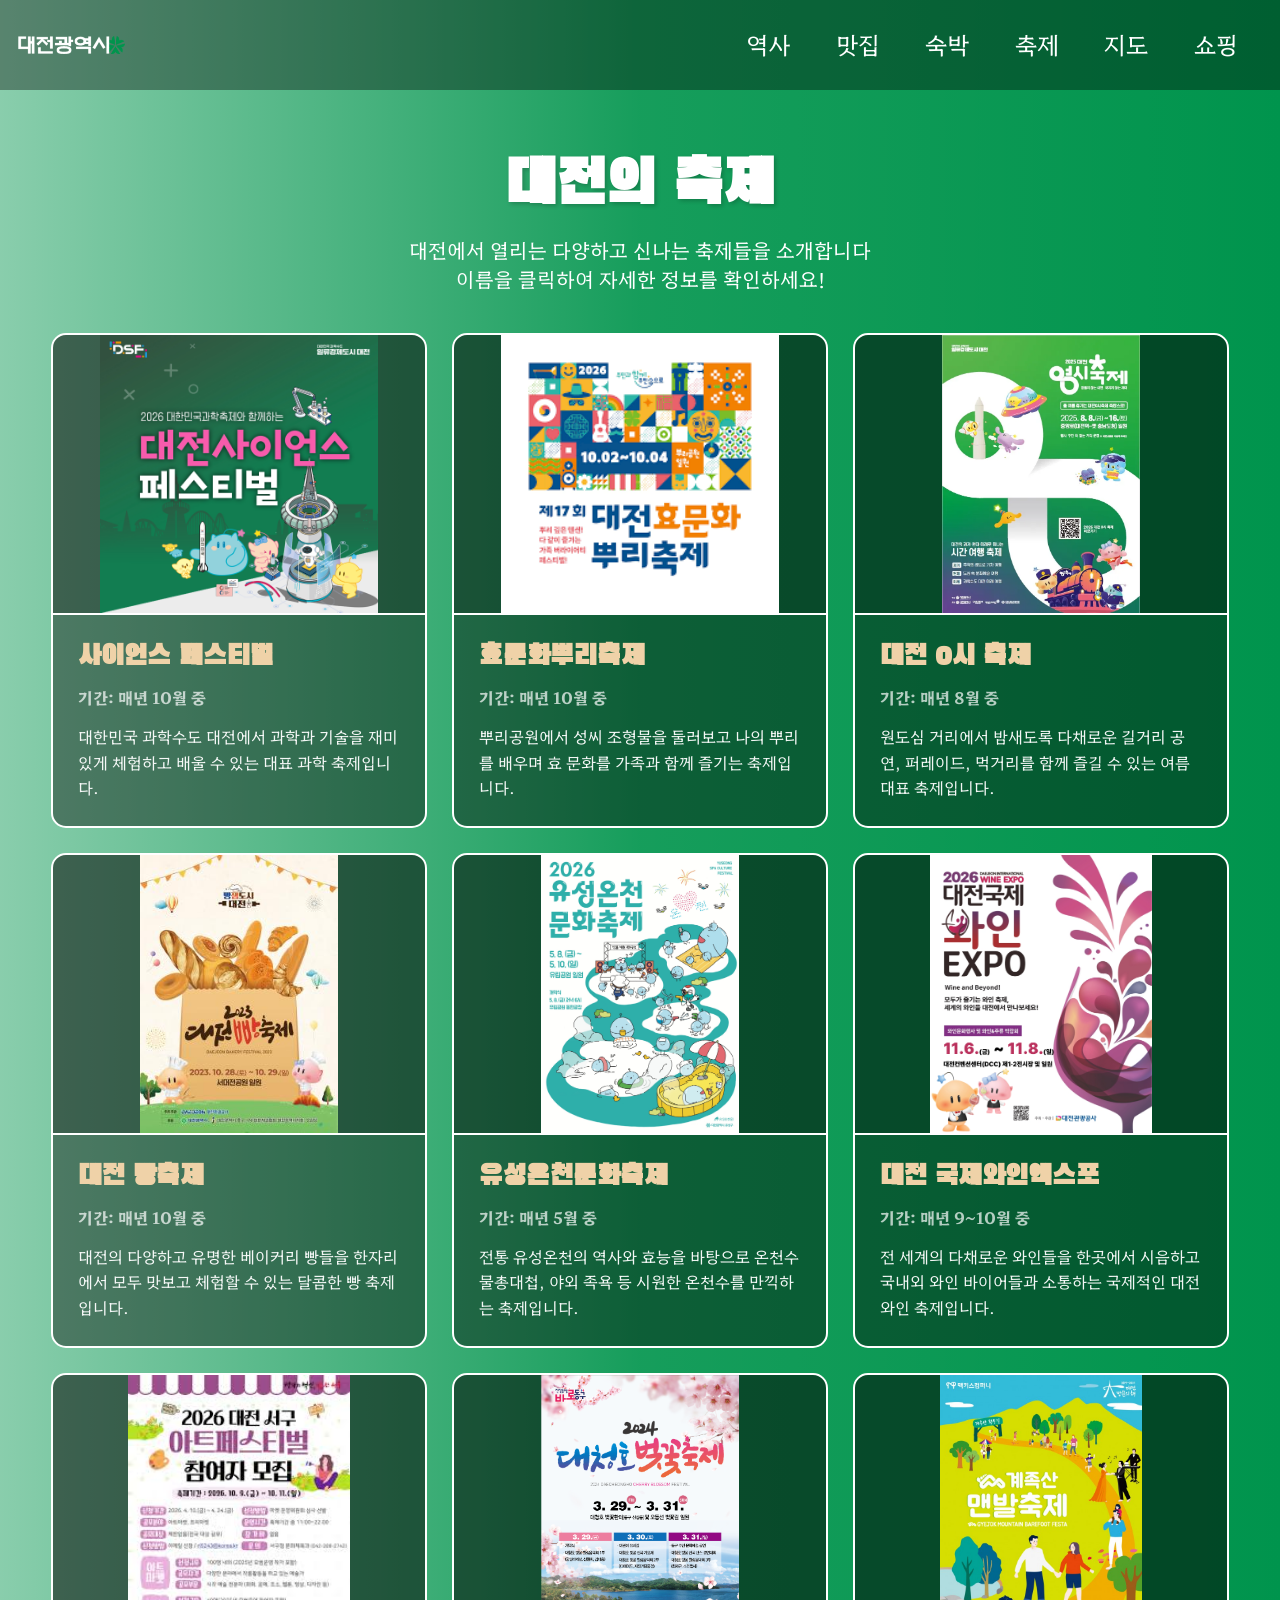
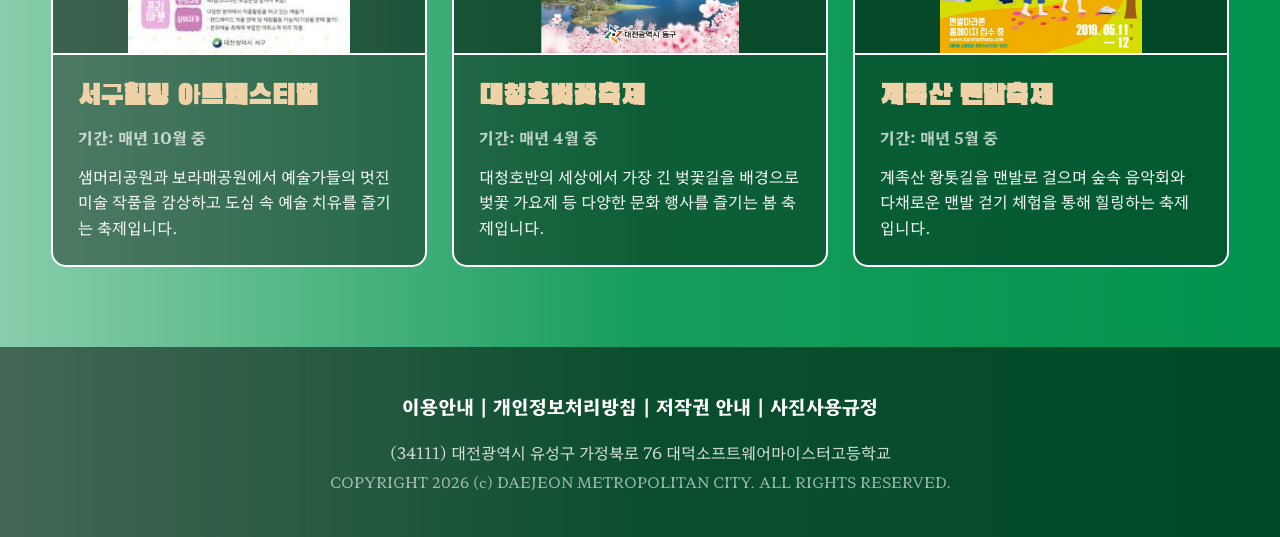
==== commit 8a874174: "feat::주석추가 및 쇼핑 페이지 추가" ====
--- a/html/festival.html
+++ b/html/festival.html
@@ -3,9 +3,11 @@
 <head>
     <meta charset="UTF-8">
     <title>대전광역시 - 축제</title>
+    <!-- 축제 페이지 전용 CSS 연결 -->
     <link rel="stylesheet" href="../css/festival.css">
 </head>
 <body>
+    <!-- 상단 고정 헤더 바 -->
     <header role="banner">
         <a href="main.html" id="logo">
             <img src="../source/logo.png" alt="대전광역시 로고" class="image">
@@ -21,18 +23,20 @@
         <a class="text-button" id="festival" href="festival.html">축제</a>
     </header>
 
+    <!-- 메인 컨텐츠 영역 -->
     <main class="festival_container">
         <h1 class="festival_title">대전의 축제</h1>
         <p class="festival_subtitle">대전에서 열리는 다양하고 신나는 축제들을 소개합니다<br>이름을 클릭하여 자세한 정보를 확인하세요!</p>
 
+        <!-- 3x3 카드 그리드 컨테이너 -->
         <div class="festival_grid">
             <!-- 1. 사이언스 페스티벌 -->
             <div class="festival_card">
                 <img src="../source/대전사이언스페스티벌.png" alt="사이언스 페스티벌" class="card_img">
                 <div class="card_body">
-                    <h3 class="card_title" href="https://대전사이언스페스티벌.com/">사이언스 페스티벌</h3>
+                    <h3 class="card_title"><a href="https://대전사이언스페스티벌.com/" target="_blank">사이언스 페스티벌</a></h3>
                     <p class="card_date">기간: 매년 10월 중</p>
-                    <p class="card_desc">대한민국 과학수도 대전에서 과학과 기술을ㅇ 재미있게 체험하고 배울 수 있는 대표 과학 축제입니다.</p>
+                    <p class="card_desc">대한민국 과학수도 대전에서 과학과 기술을 재미있게 체험하고 배울 수 있는 대표 과학 축제입니다.</p>
                 </div>
             </div>
 
@@ -40,7 +44,7 @@
             <div class="festival_card">
                 <img src="../source/대전효문화뿌리축제.png" alt="효문화뿌리축제" class="card_img">
                 <div class="card_body">
-                    <h3 class="card_title" href="https://www.djjunggu.go.kr/hyo-ppuri/index.do">효문화뿌리축제</h3>
+                    <h3 class="card_title"><a href="https://www.djjunggu.go.kr/hyo-ppuri/index.do" target="_blank">효문화뿌리축제</a></h3>
                     <p class="card_date">기간: 매년 10월 중</p>
                     <p class="card_desc">뿌리공원에서 성씨 조형물을 둘러보고 나의 뿌리를 배우며 효 문화를 가족과 함께 즐기는 축제입니다.</p>
                 </div>
@@ -50,7 +54,7 @@
             <div class="festival_card">
                 <img src="../source/영시축제.png" alt="대전 0시 축제" class="card_img">
                 <div class="card_body">
-                    <h3 class="card_title" href="https://djzerofe.com/">대전 0시 축제</h3>
+                    <h3 class="card_title"><a href="https://djzerofe.com/" target="_blank">대전 0시 축제</a></h3>
                     <p class="card_date">기간: 매년 8월 중</p>
                     <p class="card_desc">원도심 거리에서 밤새도록 다채로운 길거리 공연, 퍼레이드, 먹거리를 함께 즐길 수 있는 여름 대표 축제입니다.</p>
                 </div>
@@ -60,7 +64,7 @@
             <div class="festival_card">
                 <img src="../source/대전빵축제.png" alt="대전 빵축제" class="card_img">
                 <div class="card_body">
-                    <h3 class="card_title" href="https://daejeontour.co.kr/festival_djt/15">대전 빵축제</h3>
+                    <h3 class="card_title"><a href="https://daejeontour.co.kr/festival_djt/15" target="_blank">대전 빵축제</a></h3>
                     <p class="card_date">기간: 매년 10월 중</p>
                     <p class="card_desc">대전의 다양하고 유명한 베이커리 빵들을 한자리에서 모두 맛보고 체험할 수 있는 달콤한 빵 축제입니다.</p>
                 </div>
@@ -70,7 +74,7 @@
             <div class="festival_card">
                 <img src="../source/유성온천문화축제.png" alt="유성온천문화축제" class="card_img">
                 <div class="card_body">
-                    <h3 class="card_title" href="http://ysfesta.com/index.php">유성온천문화축제</h3>
+                    <h3 class="card_title"><a href="http://ysfesta.com/index.php" target="_blank">유성온천문화축제</a></h3>
                     <p class="card_date">기간: 매년 5월 중</p>
                     <p class="card_desc">전통 유성온천의 역사와 효능을 바탕으로 온천수 물총대첩, 야외 족욕 등 시원한 온천수를 만끽하는 축제입니다.</p>
                 </div>
@@ -80,7 +84,7 @@
             <div class="festival_card">
                 <img src="../source/대전국제와인EXPO.png" alt="대전 국제와인엑스포" class="card_img">
                 <div class="card_body">
-                    <h3 class="card_title" href="https://www.djwinefair.com/">대전 국제와인엑스포</h3>
+                    <h3 class="card_title"><a href="https://www.djwinefair.com/" target="_blank">대전 국제와인엑스포</a></h3>
                     <p class="card_date">기간: 매년 9~10월 중</p>
                     <p class="card_desc">전 세계의 다채로운 와인들을 한곳에서 시음하고 국내외 와인 바이어들과 소통하는 국제적인 대전 와인 축제입니다.</p>
                 </div>
@@ -90,7 +94,7 @@
             <div class="festival_card">
                 <img src="../source/대전서구아트페스티벌.png" alt="서구힐링 아트페스티벌" class="card_img">
                 <div class="card_body">
-                    <h3 class="card_title" href="http://djseogufestival.kr/bbs/artfesta.php">서구힐링 아트페스티벌</h3>
+                    <h3 class="card_title"><a href="http://djseogufestival.kr/bbs/artfesta.php" target="_blank">서구힐링 아트페스티벌</a></h3>
                     <p class="card_date">기간: 매년 10월 중</p>
                     <p class="card_desc">샘머리공원과 보라매공원에서 예술가들의 멋진 미술 작품을 감상하고 도심 속 예술 치유를 즐기는 축제입니다.</p>
                 </div>
@@ -100,7 +104,7 @@
             <div class="festival_card">
                 <img src="../source/대청호벚꽃축제.png" alt="대청호벚꽃축제" class="card_img">
                 <div class="card_body">
-                    <h3 class="card_title" href="https://www.donggu.go.kr/dg/tour/contents/988">대청호벚꽃축제</h3>
+                    <h3 class="card_title"><a href="https://www.donggu.go.kr/dg/tour/contents/988" target="_blank">대청호벚꽃축제</a></h3>
                     <p class="card_date">기간: 매년 4월 중</p>
                     <p class="card_desc">대청호반의 세상에서 가장 긴 벚꽃길을 배경으로 벚꽃 가요제 등 다양한 문화 행사를 즐기는 봄 축제입니다.</p>
                 </div>
@@ -110,7 +114,7 @@
             <div class="festival_card">
                 <img src="../source/계족산맨발축제.png" alt="계족산 맨발축제" class="card_img">
                 <div class="card_body">
-                    <h3 class="card_title" href="https://www.barefootfesta.com/">계족산 맨발축제</h3>
+                    <h3 class="card_title"><a href="https://www.barefootfesta.com/" target="_blank">계족산 맨발축제</a></h3>
                     <p class="card_date">기간: 매년 5월 중</p>
                     <p class="card_desc">계족산 황톳길을 맨발로 걸으며 숲속 음악회와 다채로운 맨발 걷기 체험을 통해 힐링하는 축제입니다.</p>
                 </div>
@@ -118,6 +122,7 @@
         </div>
     </main>
 
+    <!-- 하단 정보 영역 -->
     <footer class="footer">
         <div class="footer_links">이용안내 | 개인정보처리방침 | 저작권 안내 | 사진사용규정</div>
         <div class="footer_info">(34111) 대전광역시 유성구 가정북로 76 대덕소프트웨어마이스터고등학교</div>
--- a/css/festival.css
+++ b/css/festival.css
@@ -1,14 +1,16 @@
+/* 외부 웹 폰트(Hahmlet, Black Han Sans, Bagel Fat One) 로드 */
 @import url('https://fonts.googleapis.com/css2?family=Hahmlet:wght@100..900&display=swap');
 @import url('https://fonts.googleapis.com/css2?family=Black+Han+Sans&display=swap');
 @import url('https://fonts.googleapis.com/css2?family=Bagel+Fat+One&display=swap');
 
+/* 마진, 패딩 리셋 및 박스사이징 설정 */
 * {
   margin: 0;
   padding: 0;
   box-sizing: border-box;
 }
 
-/* 기본 레이아웃 */
+/* 바디 레이아웃 & 초록 배경 그라데이션 */
 body {
     background: linear-gradient(to left, #00944d, #00944ce9, #00944c76);
     z-index: -1;
@@ -17,7 +19,7 @@
     flex-direction: column;
 }
 
-/* 공통 헤더 */
+/* 공통 헤더 바 영역 스타일 */
 body header {
     width: 100%;
     height: 90px;
@@ -30,6 +32,8 @@
     z-index: 100;
     background-color: rgba(0, 0, 0, 0.356);
 }
+
+/* 헤더 심볼 로고 배치 */
 #logo img {
     object-fit: contain;
     position: absolute;
@@ -39,6 +43,8 @@
     height: 20%;
     transform: translate(-50%, -50%);
 }
+
+/* 헤더 텍스트 로고 배치 */
 #name img {
     object-fit: contain;
     position: absolute;
@@ -48,6 +54,8 @@
     height: 20%;
     transform: translate(-50%, -50%);
 }
+
+/* 네비게이션용 버튼 공통 스타일 */
 .text-button {
     text-decoration: none;
     position: absolute;
@@ -57,6 +65,8 @@
     color: white;
     font-family: 'Hahmlet', serif;
 }
+
+/* 각 서브페이지 이동 버튼들의 가로 정렬 위치 */
 #history { left: 60%; }
 #restaurants { left: 67%; }
 #tour { left: 74%; }
@@ -64,7 +74,7 @@
 #map { left: 88%; }
 #shopping { left: 95%; }
 
-/* 축제 컨테이너 및 텍스트 */
+/* 축제 컨텐츠 메인 컨테이너 */
 .festival_container {
     margin-top: 130px;
     width: 100%;
@@ -74,6 +84,8 @@
     align-items: center;
     flex: 1;
 }
+
+/* 대타이틀 */
 .festival_title {
     font-family: 'Black Han Sans', serif;
     font-size: 60px;
@@ -81,6 +93,8 @@
     margin-bottom: 10px;
     text-shadow: 2px 2px 4px rgba(0, 0, 0, 0.2);
 }
+
+/* 서브타이틀 */
 .festival_subtitle {
     font-family: 'Hahmlet', serif;
     font-size: 20px;
@@ -89,18 +103,17 @@
     text-align: center;
 }
 
-/* 3x3 카드 그리드 (CSS Grid) */
+/* 3열 카드형 격자 배치 (CSS Grid) */
 .festival_grid {
     display: grid;
     grid-template-columns: repeat(3, 1fr);
     gap: 25px;
     width: 95%;
     max-width: 1400px;
-    max-height: 2000px;
     margin-bottom: 60px;
 }
 
-/* 카드 개별 스타일 */
+/* 축제 카드 개별 스타일 */
 .festival_card {
     background-color: rgba(0, 0, 0, 0.4);
     border: 2px solid white;
@@ -110,16 +123,16 @@
     flex-direction: column;
 }
 
-/* 카드 이미지 */
+/* 카드 이미지 클리핑 및 가득 채우기 */
 .card_img {
     width: 100%;
-    height: 350px;
+    height: 280px;
     object-fit: contain;
-    background-color: rgba(0, 0, 0, 0.15);
+    background-color: rgba(0, 0, 0, 0.2);
     border-bottom: 2px solid white;
 }
 
-/* 카드 내부 텍스트 구역 */
+/* 카드 내부 텍스트 감싸는 박스 */
 .card_body {
     padding: 25px;
     color: white;
@@ -127,12 +140,26 @@
     flex-direction: column;
     flex: 1;
 }
+
+/* 축제 타이틀 텍스트 */
 .card_title {
     font-family: 'Black Han Sans', serif;
     font-size: 28px;
     color: #EFD2A8;
     margin-bottom: 10px;
 }
+
+/* 축제 타이틀 내부 링크 꾸미기 */
+.card_title a {
+    color: inherit;
+    text-decoration: none;
+}
+
+.card_title a:hover {
+    text-decoration: underline;
+}
+
+/* 축제 기간 텍스트 */
 .card_date {
     font-family: 'Hahmlet', serif;
     font-size: 16px;
@@ -140,6 +167,8 @@
     margin-bottom: 15px;
     font-weight: bold;
 }
+
+/* 축제 설명 상세 본문 */
 .card_desc {
     font-family: 'Hahmlet', serif;
     font-size: 16px;
@@ -147,7 +176,7 @@
     color: rgba(255, 255, 255, 0.95);
 }
 
-/* 공통 푸터 */
+/* 공통 하단 푸터 */
 .footer {
     position: relative;
     z-index: 50;
@@ -160,15 +189,18 @@
     line-height: 2;
     padding: 40px 0;
 }
+
 .footer_links {
     font-weight: bold;
     margin-bottom: 10px;
     color: white;
 }
+
 .footer_info {
     font-size: 1rem;
     color: rgba(255, 255, 255, 0.8);
 }
+
 .footer_copy {
     font-size: 0.9rem;
     color: rgba(255, 255, 255, 0.6);
